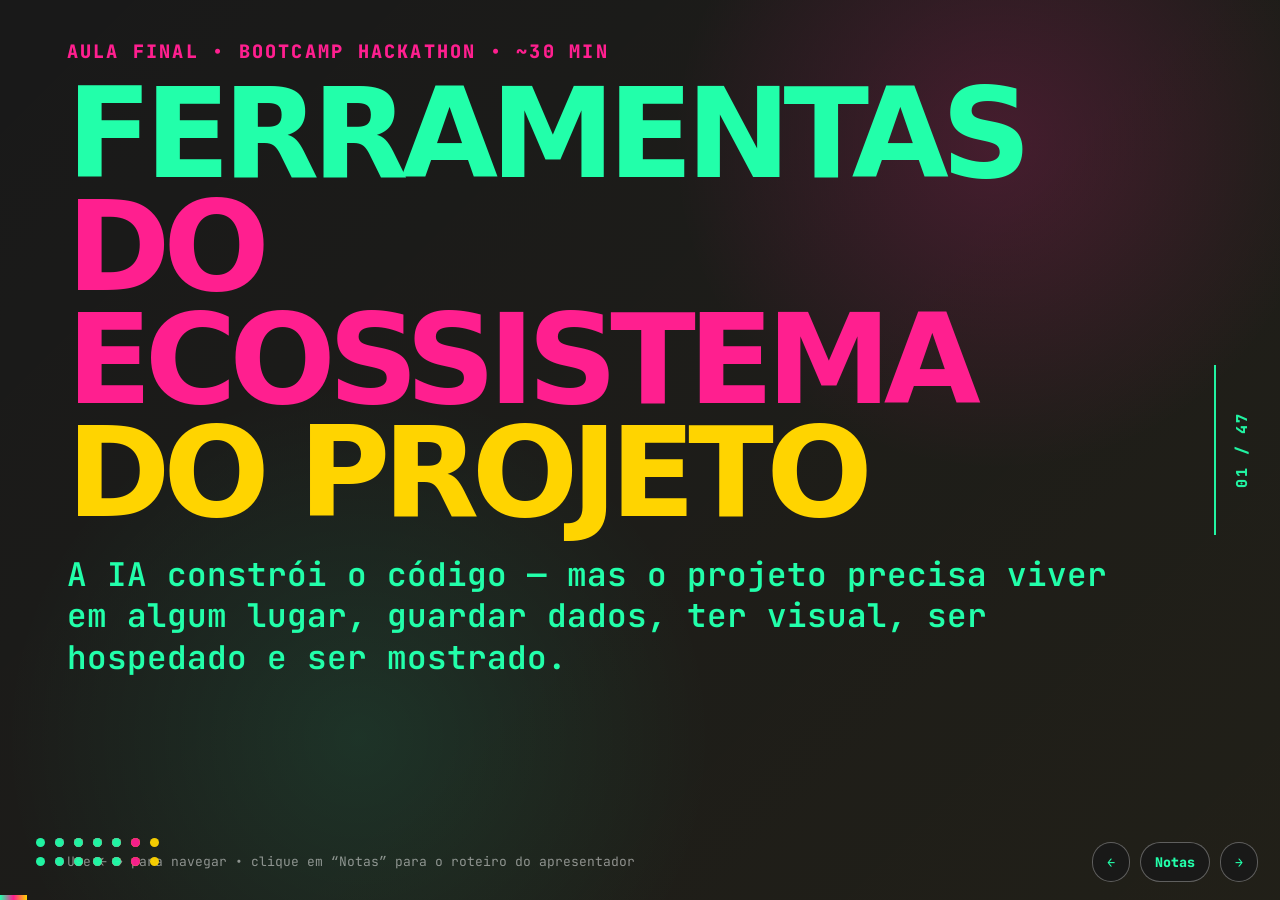
==== aulas/ferramentas-ecossistema/index.html @ d1847385 "feat: add link to Ferramentas do Ecossistema section in index.html for improved navigation" ====
<!doctype html>
<html lang="pt-BR">
<head>
  <meta charset="utf-8" />
  <meta name="viewport" content="width=device-width, initial-scale=1" />
  <title>Aula: Ferramentas do Ecossistema — o que cerca o seu projeto</title>
  <link rel="stylesheet" href="../../styles.css" />
  <script src="../../script.js" defer></script>
</head>
<body>
  <main class="deck" id="deck">

    <section class="slide dark active">
      <div class="kicker">Aula final • Bootcamp Hackathon • ~30 min</div>
      <h1><span class="accent-green">Ferramentas</span><br><span class="accent-pink">do Ecossistema</span><br><span class="accent-yellow">do Projeto</span></h1>
      <p class="subtitle">A IA constrói o código — mas o projeto precisa viver em algum lugar, guardar dados, ter visual, ser hospedado e ser mostrado.</p>
      <div class="footer-hint">Use ← → para navegar • clique em “Notas” para o roteiro do apresentador</div>
      <aside class="notes">
        <p>Abra com a ideia central: a IA ajuda muito no código, mas o projeto precisa de ecossistema. Deploy, banco, visual, GitHub e organização ainda precisam ser decididos pelo time.</p>
      </aside>
    </section>

    <section class="slide light">
      <div class="kicker">Mapa da aula</div>
      <h2>Estrutura geral</h2>
      <div class="timeline">
        <div class="step"><b>0</b>3 min<br>Abertura</div>
        <div class="step"><b>1</b>4 min<br>Editor local</div>
        <div class="step"><b>2</b>6 min<br>Deploy grátis</div>
        <div class="step"><b>3</b>6 min<br>Dados</div>
        <div class="step"><b>4</b>3 min<br>Login</div>
        <div class="step"><b>5</b>5 min<br>Visual IA</div>
        <div class="step"><b>6</b>3 min<br>GitHub</div>
        <div class="step"><b>7</b>2 min<br>Checklist</div>
      </div>
      <aside class="notes">
        <p>Explique o tom da aula: cada bloco apresenta poucas opções, recomenda uma e diz quando usar ou pular. Não é uma aula técnica profunda.</p>
      </aside>
    </section>

    <section class="slide dark">
      <div class="kicker">Bloco 0</div>
      <h2>A IA faz o código.<br><span class="accent-pink">E o resto?</span></h2>
      <div class="content two-col">
        <div class="card green">
          <h3>O que a IA ajuda</h3>
          <p>HTML, CSS, JS, componentes, telas, lógica, prompts, specs e tarefas.</p>
        </div>
        <div class="card pink">
          <h3>O que ainda precisa existir</h3>
          <p>Deploy, dados, login, visual, GitHub, demo, comunicação e organização.</p>
        </div>
      </div>
      <aside class="notes">
        <p>Use a frase: “A IA gera o código. Mas a IA não hospeda seu site, não guarda os pedidos, não compartilha a tela com o juiz.”</p>
      </aside>
    </section>

    <section class="slide light">
      <div class="kicker">Erro clássico</div>
      <h2>Sexta-feira, 23h</h2>
      <div class="content two-col">
        <div class="card pink">
          <h3>O time codou</h3>
          <p>Todo mundo gerou código no AI Studio, colou arquivos e montou telas.</p>
        </div>
        <div class="card yellow">
          <h3>Mas ninguém decidiu</h3>
          <p>Como mostrar amanhã? Onde hospeda? Onde ficam os dados? Como o juiz acessa?</p>
        </div>
      </div>
      <aside class="notes">
        <p>Conte como história. Essa dor é comum: perder 3h com deploy e dados na véspera da apresentação.</p>
      </aside>
    </section>

    <section class="slide dark">
      <div class="kicker">Promessa da aula</div>
      <h2>Mapa do<br><span class="accent-yellow">ecossistema</span></h2>
      <div class="content three-col">
        <div class="card green"><h3>Morar</h3><p>Onde o projeto vai ser hospedado.</p></div>
        <div class="card pink"><h3>Guardar</h3><p>Onde dados, login e arquivos ficam.</p></div>
        <div class="card yellow"><h3>Mostrar</h3><p>Como compartilhar link, QR, repo e demo.</p></div>
      </div>
      <aside class="notes">
        <p>Mostre que esta aula resolve decisões rápidas. Não é para aprender tudo, é para escolher o caminho certo.</p>
      </aside>
    </section>

    <section class="slide light">
      <div class="kicker">Frase para fixar</div>
      <h2>A IA escreve o código</h2>
      <div class="content">
        <div class="quote">Vocês escolhem o <span>ecossistema</span>.</div>
      </div>
      <aside class="notes">
        <p>Faça pausa. Essa frase resume a aula.</p>
      </aside>
    </section>

    <section class="slide dark">
      <div class="kicker">Imagem exemplo</div>
      <h2>O projeto no centro</h2>
      <div class="content">
        <div class="image-slot">DIAGRAMA<br>Projeto no centro → Editor, Deploy, Banco, Auth, Design, GitHub, Chat, Demo</div>
      </div>
      <aside class="notes">
        <p>Substitua por diagrama radial: app no centro, ferramentas ao redor. Fica ótimo para abrir o tema.</p>
      </aside>
    </section>

    <section class="slide light">
      <div class="kicker">Bloco 1</div>
      <h2>💻 Onde escrever<br>e rodar código</h2>
      <p class="subtitle">Vocês vão colar código que a IA gera. O lugar onde colam importa.</p>
      <aside class="notes">
        <p>Comece pelo básico: editor + servidor local. Para público iniciante, isso é mais importante do que framework.</p>
      </aside>
    </section>

    <section class="slide dark">
      <div class="kicker">Editor recomendado</div>
      <h2>VS Code</h2>
      <div class="content two-col">
        <div class="card green">
          <h3>Por que usar?</h3>
          <p>Grátis, multiplataforma e padrão da indústria.</p>
        </div>
        <div class="card pink">
          <h3>Alternativas</h3>
          <ul>
            <li>Cursor</li>
            <li>Replit</li>
            <li>StackBlitz / CodeSandbox</li>
          </ul>
        </div>
      </div>
      <aside class="notes">
        <p>Recomendação para hackathon iniciante zero-instalação: Replit. Se o time consegue instalar e mexer local, VS Code.</p>
      </aside>
    </section>

    <section class="slide light">
      <div class="kicker">Extensões essenciais</div>
      <h2>3 cliques que valem muito</h2>
      <div class="content three-col">
        <div class="card green"><h3>Live Server</h3><p>Roda HTML com um clique e recarrega ao salvar.</p></div>
        <div class="card pink"><h3>Prettier</h3><p>Formata o código automaticamente.</p></div>
        <div class="card yellow"><h3>Copilot / Continue</h3><p>IA dentro do editor para autocomplete e ajuda.</p></div>
      </div>
      <aside class="notes">
        <p>Não liste 20 extensões. Essas três já são suficientes para a maior parte dos alunos.</p>
      </aside>
    </section>

    <section class="slide dark">
      <div class="kicker">Servidor local</div>
      <h2>Não basta abrir<br><span class="accent-pink">index.html</span></h2>
      <div class="content">
        <table class="table">
          <thead><tr><th>Opção</th><th>Como usar</th></tr></thead>
          <tbody>
            <tr><td><strong>Live Server</strong></td><td>Clique direito → Open with Live Server</td></tr>
            <tr><td><strong>Python</strong></td><td>python3 -m http.server</td></tr>
            <tr><td><strong>Node</strong></td><td>npx serve</td></tr>
          </tbody>
        </table>
      </div>
      <aside class="notes">
        <p>Explique que várias features exigem servidor: fetch, módulos, câmera, permissões e algumas integrações.</p>
      </aside>
    </section>

    <section class="slide light">
      <div class="kicker">DevTools</div>
      <h2>O raio-X do site</h2>
      <div class="content three-col">
        <div class="card green"><h3>Console</h3><p>Mostra erros. Cole na IA para debugar.</p></div>
        <div class="card pink"><h3>Network</h3><p>Mostra requisições e APIs.</p></div>
        <div class="card yellow"><h3>Elements</h3><p>Inspeciona a tela e o CSS.</p></div>
      </div>
      <aside class="notes">
        <p>Atalho: F12. Quase todo bug que a IA vai resolver começa com o erro do Console.</p>
      </aside>
    </section>

    <section class="slide dark">
      <div class="kicker">Bloco 2</div>
      <h2>🚀 Onde o projeto<br><span class="accent-green">vive</span></h2>
      <p class="subtitle">O projeto precisa de um link público para juiz testar, mentor opinar e time acessar no celular.</p>
      <aside class="notes">
        <p>Fale que deploy é parte da entrega. Se o juiz não consegue abrir, o projeto “não existe” para a demo.</p>
      </aside>
    </section>

    <section class="slide light">
      <div class="kicker">As três grandes</div>
      <h2>Hospedagem grátis</h2>
      <div class="content">
        <table class="table">
          <thead><tr><th>Serviço</th><th>Serve para</th><th>Como funciona</th></tr></thead>
          <tbody>
            <tr><td><strong>Vercel</strong></td><td>Sites estáticos, Next.js, frontend</td><td>GitHub → deploy automático</td></tr>
            <tr><td><strong>Netlify</strong></td><td>Sites estáticos e frontend</td><td>GitHub ou drag-and-drop</td></tr>
            <tr><td><strong>Cloudflare Pages</strong></td><td>Sites estáticos</td><td>GitHub → pages.dev</td></tr>
          </tbody>
        </table>
      </div>
      <aside class="notes">
        <p>Recomendação para site puro: Netlify por drag-and-drop. É o caminho mais simples para não técnicos.</p>
      </aside>
    </section>

    <section class="slide dark">
      <div class="kicker">Recomendação</div>
      <h2>Site puro?<br><span class="accent-yellow">Netlify drag-and-drop</span></h2>
      <div class="content two-col">
        <div class="card green">
          <h3>Como funciona</h3>
          <p>Arraste a pasta do projeto para o Netlify e receba um link público em segundos.</p>
        </div>
        <div class="image-slot">PRINT<br>Deploy por drag-and-drop no Netlify</div>
      </div>
      <aside class="notes">
        <p>Demo recomendada: pegar um index.html qualquer, arrastar no Netlify e abrir o link no celular. Impacto máximo em pouco tempo.</p>
      </aside>
    </section>

    <section class="slide light">
      <div class="kicker">E se tiver backend?</div>
      <h2>API própria</h2>
      <div class="content three-col">
        <div class="card green"><h3>Render</h3><p>Node, Python, Go grátis com sleep.</p></div>
        <div class="card pink"><h3>Railway</h3><p>Backend com créditos/free tier.</p></div>
        <div class="card yellow"><h3>Fly.io</h3><p>Mais técnico, mas poderoso.</p></div>
      </div>
      <p class="subtitle">Atalho: se você usa Supabase ou Firebase, provavelmente não precisa de servidor próprio.</p>
      <aside class="notes">
        <p>Não aprofunde. O objetivo é dizer que backend próprio é possível, mas costuma ser evitável no hackathon.</p>
      </aside>
    </section>

    <section class="slide dark">
      <div class="kicker">Domínio bonito</div>
      <h2>Opcional</h2>
      <div class="content two-col">
        <div class="card green">
          <h3>Já basta</h3>
          <p>seuapp.vercel.app, seuapp.netlify.app ou seuapp.pages.dev.</p>
        </div>
        <div class="card pink">
          <h3>Se quiser</h3>
          <p>Registro.br para .com.br ou Namecheap para domínios internacionais.</p>
        </div>
      </div>
      <aside class="notes">
        <p>Diga com clareza: juiz não liga para domínio bonito. Link funcionando e demo fluida valem mais.</p>
      </aside>
    </section>

    <section class="slide light">
      <div class="kicker">Bloco 3</div>
      <h2>🗄️ Onde os dados ficam?</h2>
      <p class="subtitle">Se o projeto precisa guardar dados que sobrevivem ao refresh, vocês precisam escolher: localStorage ou backend de verdade.</p>
      <aside class="notes">
        <p>Traga exemplos: cadastro, posts, pedidos, votos, favoritos, upload de arquivo.</p>
      </aside>
    </section>

    <section class="slide dark">
      <div class="kicker">BaaS</div>
      <h2>Backend sem<br><span class="accent-pink">programar backend</span></h2>
      <div class="content three-col">
        <div class="card green"><h3>Banco</h3><p>Tabelas ou documentos prontos.</p></div>
        <div class="card pink"><h3>API</h3><p>Leitura e escrita automáticas.</p></div>
        <div class="card yellow"><h3>Extras</h3><p>Auth, storage e tempo real.</p></div>
      </div>
      <aside class="notes">
        <p>BaaS = Backend-as-a-Service. Você não escreve rotas; usa um serviço que já entrega banco e API.</p>
      </aside>
    </section>

    <section class="slide light">
      <div class="kicker">Duas opções</div>
      <h2>Supabase ou Firebase</h2>
      <div class="content">
        <table class="table">
          <thead><tr><th></th><th>Supabase</th><th>Firebase</th></tr></thead>
          <tbody>
            <tr><td><strong>Quem é</strong></td><td>Open source, PostgreSQL</td><td>Google</td></tr>
            <tr><td><strong>Banco</strong></td><td>SQL, tabelas</td><td>NoSQL, documentos</td></tr>
            <tr><td><strong>Curva</strong></td><td>Média</td><td>Baixa</td></tr>
            <tr><td><strong>Brilha em</strong></td><td>Dados relacionais</td><td>Apps simples e tempo real</td></tr>
          </tbody>
        </table>
      </div>
      <aside class="notes">
        <p>Recomendação: Supabase para aprender algo útil fora do hackathon; Firebase para entregar rápido se o app for simples.</p>
      </aside>
    </section>

    <section class="slide dark">
      <div class="kicker">Como integrar</div>
      <h2>Visão simplificada</h2>
      <div class="content">
        <ol class="big-list">
          <li>Criar conta e projeto.</li>
          <li>Pegar URL + chave pública.</li>
          <li>Mandar para a IA com a estrutura desejada.</li>
          <li>Colar o código gerado e testar.</li>
        </ol>
      </div>
      <aside class="notes">
        <p>Importante: diferencie chave pública de segredo. Mesmo assim, evitar commitar dados sensíveis.</p>
      </aside>
    </section>

    <section class="slide light">
      <div class="kicker">Prompt exemplo</div>
      <h2>Supabase no app</h2>
      <div class="content">
        <div class="code">Integre Supabase no meu app.

URL: [minha URL]
Anon key: [minha anon key]

Crie uma tabela pedidos com campos:
id, nome, valor, criado_em.

Implemente funções para:
- listar pedidos
- criar pedido
- atualizar a tela após salvar</div>
      </div>
      <aside class="notes">
        <p>Não coloque chaves reais em slide ou print público. Use valores fake na apresentação.</p>
      </aside>
    </section>

    <section class="slide dark">
      <div class="kicker">Quando NÃO precisa</div>
      <h2>Não complique</h2>
      <div class="content two-col">
        <div class="card green">
          <h3>localStorage resolve</h3>
          <ul>
            <li>Calculadora.</li>
            <li>Conversor.</li>
            <li>Joguinho local.</li>
            <li>Landing page.</li>
          </ul>
        </div>
        <div class="card pink">
          <h3>Backend entra quando</h3>
          <p>Existe cadastro, dado compartilhado, upload, votos, pedidos ou histórico entre dispositivos.</p>
        </div>
      </div>
      <aside class="notes">
        <p>Essa decisão economiza muito tempo. Não use banco só porque parece mais “profissional”.</p>
      </aside>
    </section>

    <section class="slide light">
      <div class="kicker">Bloco 4</div>
      <h2>🔐 Login de usuário</h2>
      <p class="subtitle">Implementar login do zero é um buraco negro de tempo. No hackathon, use serviço pronto — ou pule login.</p>
      <aside class="notes">
        <p>Diga com firmeza: login raramente é a feature que ganha hackathon. Se não for essencial, pule.</p>
      </aside>
    </section>

    <section class="slide dark">
      <div class="kicker">Opções prontas</div>
      <h2>Auth de bolso</h2>
      <div class="content">
        <table class="table">
          <thead><tr><th>Serviço</th><th>Quando usar</th></tr></thead>
          <tbody>
            <tr><td><strong>Supabase Auth</strong></td><td>Já está usando Supabase.</td></tr>
            <tr><td><strong>Firebase Auth</strong></td><td>Já está usando Firebase.</td></tr>
            <tr><td><strong>Clerk</strong></td><td>Quer login pronto com UI bonita.</td></tr>
            <tr><td><strong>Auth0</strong></td><td>Mais empresarial e mais configurável.</td></tr>
          </tbody>
        </table>
      </div>
      <aside class="notes">
        <p>Recomendação: login social com Google via Supabase, Firebase ou Clerk, se login for realmente necessário.</p>
      </aside>
    </section>

    <section class="slide light">
      <div class="kicker">Pergunta-chave</div>
      <h2>Precisa mesmo de login?</h2>
      <div class="content three-col">
        <div class="card pink"><h3>Perde algo?</h3><p>Se fechar e abrir, o usuário perde algo importante?</p></div>
        <div class="card yellow"><h3>Juiz cria conta?</h3><p>A demo principal exige cadastro?</p></div>
        <div class="card green"><h3>Vale ponto?</h3><p>Login melhora a história ou só atrasa?</p></div>
      </div>
      <aside class="notes">
        <p>Se as respostas forem “não”, pule login e invista tempo na feature principal.</p>
      </aside>
    </section>

    <section class="slide dark">
      <div class="kicker">Bloco 5</div>
      <h2>🎨 Visual com IA</h2>
      <p class="subtitle">Sem designer? A IA pode gerar telas, layout, componentes, logo, hero e ícones para o MVP.</p>
      <aside class="notes">
        <p>Conecte com a Aula 3 de tools: geração de imagem e leitura de wireframe ajudam aqui também.</p>
      </aside>
    </section>

    <section class="slide light">
      <div class="kicker">Ferramenta principal</div>
      <h2>Google Stitch</h2>
      <div class="content two-col">
        <div class="card green">
          <h3>O que faz?</h3>
          <p>Gera UIs completas de app a partir de texto ou imagem.</p>
        </div>
        <div class="image-slot">PRINT<br>Google Stitch gerando telas navegáveis</div>
      </div>
      <aside class="notes">
        <p>Mostre que é conversacional: descreve a interface em português, ajusta por prompt e exporta para Figma ou código.</p>
      </aside>
    </section>

    <section class="slide dark">
      <div class="kicker">Prompt exemplo</div>
      <h2>Stitch em português</h2>
      <div class="content">
        <div class="code">Crie um app de delivery de café com:
- tela de home
- cardápio
- carrinho
- paleta marrom-creme
- vibe artesanal
- mobile-first
- botões grandes e claros</div>
      </div>
      <aside class="notes">
        <p>Se possível, faça demo ao vivo. É visual, rápido e combina com público não técnico.</p>
      </aside>
    </section>

    <section class="slide light">
      <div class="kicker">Alternativas visuais</div>
      <h2>Quando usar cada uma</h2>
      <div class="content three-col">
        <div class="card green"><h3>v0</h3><p>Componente isolado bonito: formulário, dashboard, modal.</p></div>
        <div class="card pink"><h3>Lovable</h3><p>App funcional inteiro com banco e deploy.</p></div>
        <div class="card yellow"><h3>Uizard</h3><p>Rascunho à mão ou print virando mockup editável.</p></div>
      </div>
      <aside class="notes">
        <p>Reforce: escolha uma. Não gastem o hackathon testando 10 ferramentas de UI.</p>
      </aside>
    </section>

    <section class="slide dark">
      <div class="kicker">Fluxo recomendado</div>
      <h2>Stitch → AI Studio → Deploy</h2>
      <div class="content">
        <div class="flow">
          <span>Stitch<br>gera telas</span>
          <span class="arrow">→</span>
          <span>AI Studio<br>conecta lógica</span>
          <span class="arrow">→</span>
          <span>Netlify/Vercel<br>publica</span>
        </div>
      </div>
      <aside class="notes">
        <p>Esse fluxo é excelente para times sem designer e sem muito backend.</p>
      </aside>
    </section>

    <section class="slide light">
      <div class="kicker">Biblioteca visual</div>
      <h2>Extras para refinar</h2>
      <div class="content three-col">
        <div class="card green"><h3>Figma / Canva</h3><p>Refinar telas, posts e demo.</p></div>
        <div class="card pink"><h3>Lucide / Heroicons</h3><p>Ícones open-source e gratuitos.</p></div>
        <div class="card yellow"><h3>Unsplash / Pexels</h3><p>Fotos profissionais para landing.</p></div>
      </div>
      <aside class="notes">
        <p>Não aprofunde. Isso é biblioteca extra para quem quiser melhorar o visual depois que o MVP funcionar.</p>
      </aside>
    </section>

    <section class="slide dark">
      <div class="kicker">Bloco 6</div>
      <h2>🐙 GitHub<br><span class="accent-green">mínimo viável</span></h2>
      <p class="subtitle">GitHub é backup, colaboração e ponte para deploy automático.</p>
      <aside class="notes">
        <p>Explique para não técnicos: GitHub é a pasta do projeto na nuvem. Commit é um save. Push envia para a nuvem.</p>
      </aside>
    </section>

    <section class="slide light">
      <div class="kicker">3 frases</div>
      <h2>Git sem trauma</h2>
      <div class="content three-col">
        <div class="card green"><h3>Repo</h3><p>Pasta do projeto na nuvem.</p></div>
        <div class="card pink"><h3>Commit</h3><p>Um save com mensagem do que mudou.</p></div>
        <div class="card yellow"><h3>Push</h3><p>Enviar os commits para a nuvem.</p></div>
      </div>
      <aside class="notes">
        <p>Não mencione rebase, branch, merge conflict. Para hackathon iniciante: commit + push resolve 95%.</p>
      </aside>
    </section>

    <section class="slide dark">
      <div class="kicker">Fluxo mínimo</div>
      <h2>GitHub Desktop</h2>
      <div class="content">
        <ol class="big-list">
          <li>Criar conta no GitHub.</li>
          <li>Instalar GitHub Desktop.</li>
          <li>Criar repo novo.</li>
          <li>Apontar para a pasta do projeto.</li>
          <li>A cada feature: commit + push.</li>
        </ol>
      </div>
      <aside class="notes">
        <p>Mostre que não precisa de terminal. GitHub Desktop é suficiente para o público desta aula.</p>
      </aside>
    </section>

    <section class="slide light">
      <div class="kicker">Por que importa?</div>
      <h2>GitHub salva hackathon</h2>
      <div class="content three-col">
        <div class="card green"><h3>Deploy</h3><p>Vercel/Netlify atualizam a cada push.</p></div>
        <div class="card pink"><h3>Backup</h3><p>Se o PC morrer, o projeto continua.</p></div>
        <div class="card yellow"><h3>Visibilidade</h3><p>O juiz pode pedir o repo organizado.</p></div>
      </div>
      <aside class="notes">
        <p>Recomendação: começar privado e decidir publicar no final.</p>
      </aside>
    </section>

    <section class="slide dark">
      <div class="kicker">Cuidado</div>
      <h2>Não commite<br><span class="accent-pink">secrets</span></h2>
      <div class="content two-col">
        <div class="card pink">
          <h3>Nunca</h3>
          <p>Chaves de API, tokens, senhas e `.env` dentro do GitHub.</p>
        </div>
        <div class="card green">
          <h3>Faça</h3>
          <p>Use `.env`, adicione `.env` ao `.gitignore` e peça para a IA extrair chaves do código.</p>
        </div>
      </div>
      <aside class="notes">
        <p>Esse alerta é essencial. Se a IA gerar chave hardcoded, peça para mover para variável de ambiente.</p>
      </aside>
    </section>

    <section class="slide light">
      <div class="kicker">Bloco 7</div>
      <h2>🤝 Time organizado</h2>
      <p class="subtitle">Time desorganizado perde tempo decidindo quem faz o quê. O mínimo resolve.</p>
      <div class="content two-col">
        <div class="card green">
          <h3>Chat</h3>
          <p>Discord para voz, texto e compartilhamento de tela.</p>
        </div>
        <div class="card pink">
          <h3>Tarefas</h3>
          <p>tasks.md, Notion, Trello ou Linear. Não precisa complicar.</p>
        </div>
      </div>
      <aside class="notes">
        <p>Recomendação mínima: Discord para chat + tasks.md no GitHub para organização.</p>
      </aside>
    </section>

    <section class="slide dark">
      <div class="kicker">Documentação do juiz</div>
      <h2>README.md</h2>
      <div class="content three-col">
        <div class="card green"><h3>O que é?</h3><p>Explicação curta do projeto.</p></div>
        <div class="card pink"><h3>Como rodar?</h3><p>Passos mínimos para abrir/testar.</p></div>
        <div class="card yellow"><h3>Link</h3><p>Deploy, demo, vídeo e screenshots.</p></div>
      </div>
      <aside class="notes">
        <p>README bom economiza pergunta de juiz e aumenta percepção de profissionalismo.</p>
      </aside>
    </section>

    <section class="slide light">
      <div class="kicker">Biblioteca extra</div>
      <h2>Escolham entre o time</h2>
      <div class="content">
        <table class="table">
          <thead><tr><th>Categoria</th><th>Ferramentas</th></tr></thead>
          <tbody>
            <tr><td>Design</td><td>Figma, Excalidraw, tldraw, Canva</td></tr>
            <tr><td>Ícones</td><td>Lucide, Heroicons, Tabler, Phosphor</td></tr>
            <tr><td>Fotos</td><td>Unsplash, Pexels, unDraw, Storyset</td></tr>
            <tr><td>Fontes</td><td>Google Fonts, Fontshare</td></tr>
            <tr><td>Paletas</td><td>Coolors, Tailwind palette</td></tr>
          </tbody>
        </table>
      </div>
      <aside class="notes">
        <p>Não precisa todo mundo conhecer tudo. Distribua: uma pessoa cuida do visual, outra deploy, outra README, outra GitHub.</p>
      </aside>
    </section>

    <section class="slide dark">
      <div class="kicker">Bloco 8</div>
      <h2>Checklist<br><span class="accent-yellow">antes de codar</span></h2>
      <div class="content two-col">
        <div class="card green">
          <ul>
            <li>Deploy decidido?</li>
            <li>Precisa de backend?</li>
            <li>Precisa de login?</li>
          </ul>
        </div>
        <div class="card pink">
          <ul>
            <li>Repo criado?</li>
            <li>Discord do time?</li>
            <li>Responsável pelo visual?</li>
          </ul>
        </div>
      </div>
      <aside class="notes">
        <p>Esse checklist deve ser usado na primeira hora do hackathon.</p>
      </aside>
    </section>

    <section class="slide light">
      <div class="kicker">Checklist</div>
      <h2>Véspera da demo</h2>
      <div class="content two-col">
        <div class="card yellow">
          <ul>
            <li>Deploy testado em 2 celulares.</li>
            <li>README atualizado.</li>
            <li>Dados de teste populados.</li>
          </ul>
        </div>
        <div class="card green">
          <ul>
            <li>Sem “asdfasdf” na demo.</li>
            <li>Apresentação com cronômetro.</li>
            <li>Link e QR prontos.</li>
          </ul>
        </div>
      </div>
      <aside class="notes">
        <p>Dados de teste com nomes realistas fazem muita diferença na percepção do projeto.</p>
      </aside>
    </section>

    <section class="slide dark">
      <div class="kicker">Stack recomendada</div>
      <h2>Resposta default segura</h2>
      <div class="content">
        <div class="code">Editor:        VS Code + Live Server
IA texto:      AI Studio
IA visual:     Google Stitch + AI Studio
Frontend:      HTML + Tailwind + JS vanilla
Backend:       Supabase, só se precisar
Deploy:        Netlify ou Vercel
Versionamento: GitHub Desktop + repo privado
Chat:          Discord</div>
      </div>
      <aside class="notes">
        <p>Use esse slide quando alguém perguntar “mas qual eu uso?”. Essa stack é simples, gratuita e boa para hackathon.</p>
      </aside>
    </section>

    <section class="slide light">
      <div class="kicker">Demos sugeridas</div>
      <h2>Escolha 2 ou 3</h2>
      <div class="content two-col">
        <div class="card green">
          <ol>
            <li>Drag-and-drop no Netlify.</li>
            <li>Stitch gerando telas em português.</li>
          </ol>
        </div>
        <div class="card pink">
          <ol start="3">
            <li>Supabase criando tabela e persistindo dado.</li>
            <li>GitHub Desktop com commit + push.</li>
          </ol>
        </div>
      </div>
      <aside class="notes">
        <p>Não faça demo de AWS/Azure/GCP, nem Git avançado. A aula precisa continuar acessível.</p>
      </aside>
    </section>

    <section class="slide dark">
      <div class="kicker">Mini-feira de stack</div>
      <h2>Se sobrar tempo</h2>
      <div class="content">
        <ul class="big-list">
          <li>Onde vai fazer deploy?</li>
          <li>Precisa de backend? Qual?</li>
          <li>Quem cuida do visual?</li>
          <li>Quem cuida do GitHub?</li>
          <li>Quem grava o backup da demo?</li>
        </ul>
      </div>
      <aside class="notes">
        <p>Cada dupla responde em 30 segundos. Forçar decisão na sala economiza dúvida no dia do evento.</p>
      </aside>
    </section>

    <section class="slide light">
      <div class="kicker">Ligação final</div>
      <h2>Agora fechou o kit</h2>
      <div class="content three-col">
        <div class="card green"><h3>Aula 1</h3><p>Conversar com a IA.</p></div>
        <div class="card pink"><h3>Aula 2</h3><p>Planejar o projeto.</p></div>
        <div class="card yellow"><h3>Aula final</h3><p>Escolher o ecossistema.</p></div>
      </div>
      <aside class="notes">
        <p>Mostre a narrativa completa: prompt, spec, tools/ecossistema. Agora é vibe coding com profissionalismo.</p>
      </aside>
    </section>

    <section class="slide dark">
      <div class="kicker">Fechamento</div>
      <h2><span class="accent-green">Vibe coding</span><br><span class="accent-pink">com profissionalismo</span></h2>
      <p class="subtitle">Vocês têm prompt, spec, deploy, dados, visual, GitHub e organização. Agora é construir.</p>
      <div class="content"><span class="stamp">Q&A</span></div>
      <aside class="notes">
        <p>Feche com perguntas e incentive o time a decidir stack antes de começar a codar.</p>
      </aside>
    </section>

  </main>

  <div class="progress" id="progress"></div>

  <div class="controls">
    <button id="prevBtn" aria-label="Slide anterior">←</button>
    <button id="notesBtn" aria-label="Mostrar notas">Notas</button>
    <button id="nextBtn" aria-label="Próximo slide">→</button>
  </div>

  <aside class="notes-panel" id="notesPanel" aria-live="polite">
    <button class="close" id="closeNotes">Fechar</button>
    <h4>Notas do apresentador</h4>
    <div id="notesContent"></div>
  </aside>
</body>
</html>
---- styles.css ----
@import url('https://fonts.googleapis.com/css2?family=JetBrains+Mono:wght@400;500;700;800&display=swap');

    :root {
      --dark: #191919;
      --light: #ffffff;
      --green: #22ffaa;
      --pink: #ff1f8f;
      --yellow: #ffd400;
      --ink: #191919;
      --muted: rgba(255,255,255,.64);
      --mono: 'JetBrains Mono', ui-monospace, SFMono-Regular, Menlo, Monaco, Consolas, monospace;
      --wide: 'Wide', 'Arial Black', 'Impact', 'Inter Tight', system-ui, sans-serif;
      --slide-pad-x: clamp(40px, 5.2vw, 92px);
      --slide-pad-y: clamp(28px, 4.3vh, 56px);
    }

    * { box-sizing: border-box; }

    html, body {
      margin: 0;
      width: 100%;
      height: 100%;
      background: #0b0b0b;
      overflow: hidden;
      font-family: var(--mono);
    }

    body { color: var(--green); }

    .deck {
      position: relative;
      width: 100vw;
      height: 100vh;
      overflow: hidden;
      background: var(--dark);
    }

    .slide {
      position: absolute;
      inset: 0;
      display: none;
      padding: var(--slide-pad-y) var(--slide-pad-x);
      isolation: isolate;
      overflow: hidden;
    }

    .slide.active {
      display: flex;
      flex-direction: column;
    }

    .slide.dark { background: var(--dark); color: var(--green); }
    .slide.light { background: var(--light); color: var(--ink); }

    .slide.light::before,
    .slide.light::after {
      content: '';
      position: absolute;
      width: 420px;
      height: 420px;
      border-radius: 999px;
      filter: blur(72px);
      opacity: .38;
      z-index: -1;
      pointer-events: none;
    }

    .slide.light::before {
      background: var(--green);
      top: -120px;
      right: 8vw;
    }

    .slide.light::after {
      background: var(--pink);
      bottom: -150px;
      left: 18vw;
    }

    .slide.dark::before {
      content: '';
      position: absolute;
      inset: 0;
      background:
        radial-gradient(circle at 78% 16%, rgba(255,31,143,.18), transparent 26%),
        radial-gradient(circle at 28% 82%, rgba(34,255,170,.10), transparent 30%),
        linear-gradient(135deg, transparent, rgba(255,212,0,.035));
      z-index: -1;
    }

    .section-title,
    h1,
    h2,
    h3 {
      font-family: var(--wide);
      font-weight: 900;
      letter-spacing: -.06em;
      margin: 0;
      line-height: .9;
      text-transform: uppercase;
    }

    h1 { font-size: clamp(68px, 9.8vw, 168px); max-width: min(1500px, calc(100vw - 2 * var(--slide-pad-x) - 90px)); }
    h2 { font-size: clamp(50px, 6.7vw, 116px); max-width: min(1540px, calc(100vw - 2 * var(--slide-pad-x) - 90px)); }
    h3 { font-size: clamp(27px, 3.15vw, 48px); letter-spacing: -.04em; }

    .accent-green { color: var(--green); }
    .accent-pink { color: var(--pink); }
    .accent-yellow { color: var(--yellow); }

    .kicker {
      font-size: clamp(16px, 1.45vw, 24px);
      letter-spacing: .12em;
      text-transform: uppercase;
      font-weight: 800;
      margin-bottom: 14px;
      color: var(--yellow);
    }

    .dark .kicker { color: var(--pink); }

    .subtitle {
      margin-top: 24px;
      max-width: min(1420px, calc(100vw - 2 * var(--slide-pad-x) - 90px));
      font-size: clamp(22px, 2.55vw, 40px);
      line-height: 1.28;
      font-weight: 600;
    }

    .dark .subtitle { color: var(--green); }
    .light .subtitle { color: #0b6f4d; }

    .content {
      margin-top: clamp(20px, 3.2vh, 36px);
      display: grid;
      gap: clamp(22px, 2.4vw, 42px);
      font-size: clamp(20px, 1.7vw, 30px);
      line-height: 1.32;
      width: calc(100% - 82px);
      max-width: none;
      flex: 1;
      align-content: start;
    }

    .light .content { color: #111; }
    .dark .content { color: var(--green); }

    .two-col {
      display: grid;
      grid-template-columns: minmax(0, 1fr) minmax(0, 1fr);
      gap: clamp(28px, 4vw, 64px);
      align-items: stretch;
      width: 100%;
    }

    .three-col {
      display: grid;
      grid-template-columns: repeat(3, minmax(0, 1fr));
      gap: clamp(18px, 2vw, 34px);
      align-items: stretch;
    }

    .card {
      position: relative;
      padding: clamp(24px, 2vw, 36px);
      border: 2px solid currentColor;
      border-radius: 26px;
      background: rgba(255,255,255,.05);
      box-shadow: 10px 10px 0 rgba(0,0,0,.22);
    }

    .light .card {
      background: rgba(255,255,255,.74);
      color: var(--ink);
      border-color: rgba(25,25,25,.9);
      box-shadow: 10px 10px 0 rgba(34,255,170,.55);
      backdrop-filter: blur(10px);
    }

    .dark .card { border-color: var(--green); }

    .card.pink { border-color: var(--pink); box-shadow: 10px 10px 0 rgba(255,31,143,.28); }
    .card.yellow { border-color: var(--yellow); box-shadow: 10px 10px 0 rgba(255,212,0,.25); }
    .card.green { border-color: var(--green); }

    .label {
      display: inline-block;
      padding: 8px 12px;
      border: 1px solid currentColor;
      border-radius: 999px;
      font-size: 13px;
      font-weight: 900;
      letter-spacing: .08em;
      text-transform: uppercase;
      margin-bottom: 14px;
    }

    .code {
      white-space: pre-wrap;
      font-size: clamp(14px, 1.18vw, 19px);
      line-height: 1.36;
      padding: clamp(18px, 1.5vw, 26px);
      border-radius: 18px;
      background: #111;
      color: var(--green);
      border: 1px solid rgba(34,255,170,.5);
      overflow: hidden;
    }

    .light .code {
      background: var(--dark);
      color: var(--green);
      border: 1px solid rgba(25,25,25,.95);
    }

    ul, ol { margin: 0; padding-left: 1.25em; }
    li { margin: clamp(8px, 1vh, 14px) 0; }

    .big-list {
      display: grid;
      gap: clamp(16px, 2vh, 28px);
      list-style: none;
      padding: 0;
      margin: 0;
      font-size: clamp(25px, 2.35vw, 42px);
      font-weight: 800;
    }

    .big-list li::before {
      content: '●';
      margin-right: 14px;
      color: var(--pink);
    }

    .metric {
      font-family: var(--wide);
      font-size: clamp(54px, 5.8vw, 104px);
      letter-spacing: -.08em;
      color: var(--pink);
      line-height: .9;
    }

    .quote {
      font-size: clamp(34px, 4.05vw, 74px);
      line-height: 1.12;
      font-weight: 900;
      letter-spacing: -.04em;
      max-width: 1080px;
    }

    .quote span { color: var(--yellow); }

    .image-slot {
      min-height: clamp(320px, 43vh, 620px);
      border: 3px dashed currentColor;
      border-radius: 32px;
      display: grid;
      place-items: center;
      padding: 22px;
      text-align: center;
      background:
        linear-gradient(135deg, rgba(34,255,170,.08), rgba(255,31,143,.08)),
        repeating-linear-gradient(45deg, transparent, transparent 14px, rgba(255,255,255,.06) 14px, rgba(255,255,255,.06) 16px);
      color: inherit;
      font-weight: 900;
      letter-spacing: -.02em;
    }

    .light .image-slot {
      color: #0a513a;
      background:
        linear-gradient(135deg, rgba(34,255,170,.20), rgba(255,31,143,.12)),
        repeating-linear-gradient(45deg, transparent, transparent 13px, rgba(25,25,25,.06) 13px, rgba(25,25,25,.06) 15px);
    }

    .table {
      width: 100%;
      border-collapse: collapse;
      font-size: clamp(14px, 1.22vw, 20px);
      overflow: hidden;
      border-radius: 20px;
    }

    .table th,
    .table td {
      padding: clamp(12px, 1.2vw, 20px) clamp(14px, 1.35vw, 22px);
      text-align: left;
      border-bottom: 1px solid rgba(25,25,25,.22);
    }

    .table th {
      background: var(--dark);
      color: var(--yellow);
      text-transform: uppercase;
      letter-spacing: .06em;
    }

    .dark .table th { background: rgba(255,255,255,.08); color: var(--yellow); }
    .dark .table td { border-bottom-color: rgba(34,255,170,.25); }

    .number-rail {
      position: absolute;
      right: 28px;
      top: 50%;
      transform: translateY(-50%);
      display: flex;
      align-items: center;
      gap: 16px;
      opacity: .95;
      pointer-events: none;
    }

    .number-rail .line {
      width: 2px;
      height: 170px;
      background: currentColor;
    }

    .number-rail .num {
      writing-mode: vertical-rl;
      transform: rotate(180deg);
      font-weight: 900;
      letter-spacing: .12em;
      font-size: 15px;
    }

    .dark .number-rail { color: var(--green); }
    .light .number-rail { color: var(--pink); }

    .dots {
      position: absolute;
      left: 36px;
      bottom: 34px;
      display: grid;
      grid-template-columns: repeat(5, 9px);
      gap: 10px;
      opacity: .95;
      pointer-events: none;
    }

    .dots i {
      width: 9px;
      height: 9px;
      border-radius: 50%;
      background: var(--green);
      box-shadow: 19px 0 0 var(--pink), 38px 0 0 var(--yellow);
    }

    .progress {
      position: fixed;
      left: 0;
      bottom: 0;
      height: 5px;
      background: linear-gradient(90deg, var(--green), var(--pink), var(--yellow));
      width: 0%;
      z-index: 40;
      transition: width .25s ease;
    }

    .controls {
      position: fixed;
      right: 22px;
      bottom: 18px;
      z-index: 50;
      display: flex;
      gap: 10px;
      align-items: center;
    }

    button {
      border: 1px solid rgba(255,255,255,.3);
      background: rgba(25,25,25,.86);
      color: var(--green);
      font-family: var(--mono);
      font-weight: 800;
      border-radius: 999px;
      padding: 10px 14px;
      cursor: pointer;
      backdrop-filter: blur(12px);
    }

    button:hover { color: var(--yellow); border-color: var(--yellow); }

    .notes-panel {
      position: fixed;
      top: 18px;
      right: 18px;
      width: min(470px, calc(100vw - 36px));
      max-height: calc(100vh - 92px);
      display: none;
      z-index: 60;
      background: rgba(25,25,25,.94);
      color: var(--green);
      border: 2px solid var(--pink);
      border-radius: 28px;
      box-shadow: 16px 16px 0 rgba(255,31,143,.25);
      padding: 22px;
      overflow: auto;
      backdrop-filter: blur(18px);
    }

    .notes-panel.open { display: block; }
    .notes-panel h4 {
      margin: 0 0 14px;
      font-family: var(--wide);
      font-size: 28px;
      letter-spacing: -.05em;
      text-transform: uppercase;
      color: var(--yellow);
    }
    .notes-panel p,
    .notes-panel li { font-size: 15px; line-height: 1.5; }
    .notes-panel .close { float: right; margin-left: 12px; }

    .notes { display: none; }

    .footer-hint {
      position: absolute;
      left: var(--slide-pad-x);
      bottom: 30px;
      font-size: 13px;
      color: rgba(255,255,255,.5);
    }

    .light .footer-hint { color: rgba(25,25,25,.55); }

    .timeline {
      display: grid;
      grid-template-columns: repeat(8, 1fr);
      gap: clamp(12px, 1.3vw, 24px);
      margin-top: clamp(28px, 5vh, 56px);
    }

    .timeline .step {
      border-top: 4px solid var(--pink);
      padding-top: clamp(14px, 1.5vw, 24px);
      font-size: clamp(14px, 1.22vw, 20px);
      font-weight: 800;
    }

    .step b { display: block; color: var(--pink); font-size: clamp(30px, 3.2vw, 54px); margin-bottom: 8px; }

    .flow {
      display: flex;
      align-items: stretch;
      gap: 12px;
      flex-wrap: wrap;
      font-weight: 900;
    }

    .flow span {
      padding: 14px 17px;
      border: 2px solid currentColor;
      border-radius: 18px;
      background: rgba(255,255,255,.05);
    }

    .flow .arrow { border: 0; padding-inline: 2px; align-self: center; color: var(--pink); }

    .mini { font-size: clamp(15px, 1.18vw, 20px); line-height: 1.42; opacity: .92; }

    .stamp {
      display: inline-block;
      transform: rotate(-2deg);
      border: 4px solid var(--pink);
      color: var(--pink);
      padding: 10px 16px;
      font-weight: 900;
      text-transform: uppercase;
      letter-spacing: .08em;
      border-radius: 6px;
    }



    /* Ajuste final para projeção 16:9: mais tela útil, menos “card pequeno no centro”. */
    :root {
      --slide-pad-x: clamp(54px, 6vw, 98px);
      --slide-pad-y: clamp(30px, 4.6vh, 54px);
    }

    h1 { font-size: clamp(70px, 9.4vw, 150px); }
    h2 { font-size: clamp(50px, 6.15vw, 96px); max-width: calc(100% - 125px); }
    h3 { font-size: clamp(28px, 3.05vw, 46px); }

    .section-title,
    h1,
    h2 { text-wrap: balance; }

    .kicker {
      font-size: clamp(16px, 1.42vw, 22px);
      margin-bottom: clamp(12px, 1.6vh, 22px);
    }

    .subtitle {
      max-width: min(1180px, calc(100% - 120px));
      font-size: clamp(23px, 2.32vw, 36px);
      line-height: 1.28;
    }

    .content {
      width: calc(100% - 92px);
      max-width: none;
      min-height: clamp(330px, 47vh, 555px);
      align-content: center;
      gap: clamp(20px, 3vh, 34px);
      font-size: clamp(20px, 1.68vw, 29px);
    }

    .slide > .subtitle + .content,
    .slide > h2 + .content {
      margin-top: clamp(26px, 4.2vh, 52px);
    }

    .two-col {
      grid-template-columns: minmax(0, 1fr) minmax(0, 1fr);
      align-items: stretch;
    }

    .three-col {
      grid-template-columns: repeat(3, minmax(0, 1fr));
      align-items: stretch;
    }

    .card {
      min-height: clamp(205px, 25vh, 300px);
      padding: clamp(25px, 2.45vw, 40px);
      display: flex;
      flex-direction: column;
      justify-content: center;
    }

    .three-col .card,
    .two-col .card {
      height: 100%;
    }

    .card h3 { margin-bottom: 12px; }
    .card p { margin: 0; }

    .code {
      font-size: clamp(14px, 1.18vw, 20px);
      line-height: 1.34;
      padding: clamp(18px, 1.6vw, 27px);
    }

    .content.two-col > .code {
      height: 100%;
      display: flex;
      align-items: center;
    }

    .content > .code:only-child {
      min-height: clamp(350px, 51vh, 650px);
      display: flex;
      align-items: center;
    }

    .quote {
      font-size: clamp(34px, 3.9vw, 66px);
      max-width: none;
    }

    .big-list {
      font-size: clamp(24px, 2.2vw, 36px);
      gap: clamp(14px, 2vh, 25px);
    }

    .metric { font-size: clamp(54px, 5.4vw, 88px); }

    .image-slot {
      min-height: clamp(310px, 40vh, 510px);
      font-size: clamp(22px, 2.05vw, 34px);
      line-height: 1.25;
    }

    .two-col .image-slot {
      min-height: clamp(340px, 47vh, 630px);
    }

    .three-col .image-slot {
      min-height: clamp(200px, 24vh, 290px);
    }

    .content > .image-slot:only-child {
      min-height: clamp(415px, 55vh, 735px);
    }

    .content > .card:only-child {
      min-height: clamp(300px, 43vh, 555px);
    }

    .table {
      min-height: 48vh;
      font-size: clamp(15px, 1.22vw, 20px);
    }

    .table th,
    .table td {
      padding: clamp(13px, 1.2vw, 20px) clamp(15px, 1.45vw, 25px);
    }

    .timeline {
      width: calc(100% - 92px);
      min-height: clamp(360px, 48vh, 520px);
      align-items: stretch;
      gap: clamp(12px, 1.2vw, 18px);
    }

    .timeline .step {
      display: flex;
      flex-direction: column;
      justify-content: center;
      font-size: clamp(15px, 1.22vw, 20px);
      line-height: 1.25;
      padding: clamp(16px, 2vh, 26px) 10px 0;
    }

    .step b {
      font-size: clamp(32px, 3vw, 50px);
      line-height: .9;
    }

    .flow span {
      font-size: clamp(17px, 1.42vw, 23px);
      padding: clamp(15px, 1.55vw, 24px) clamp(18px, 1.75vw, 28px);
    }

    .mini { font-size: clamp(16px, 1.22vw, 20px); }
    .label { font-size: clamp(13px, 1vw, 16px); width: fit-content; }

    @media (min-aspect-ratio: 16/10) {
      .content { min-height: clamp(360px, 50vh, 560px); }
      .image-slot { min-height: clamp(325px, 42vh, 525px); }
      .content > .image-slot:only-child { min-height: clamp(430px, 57vh, 760px); }
    }

    @media (max-width: 900px) {
      body { overflow: hidden; }
      .two-col, .three-col { grid-template-columns: 1fr; }
      .slide { overflow-y: auto; }
      .number-rail { display: none; }
      .timeline { grid-template-columns: repeat(2, 1fr); }
      .controls { left: 18px; right: auto; }
    }

    @media print {
      html, body { overflow: visible; height: auto; }
      .deck { height: auto; overflow: visible; }
      .slide { position: relative; display: block !important; page-break-after: always; min-height: 100vh; }
      .controls, .progress, .notes-panel { display: none !important; }
    }

/* ==========================================================================
   REFATORAÇÃO RESPONSIVA
   --------------------------------------------------------------------------
   Estes overrides ficam no final para preservar o design original e adaptar:
   - projetor 16:9 / tela cheia;
   - notebook;
   - tablet/celular com rolagem;
   - exportação para PDF/impressão.
   ========================================================================== */

:root {
  --slide-pad-x: clamp(40px, 5.2vw, 92px);
  --slide-pad-y: clamp(28px, 4.3vh, 56px);
  --rail-space: 82px;
  --content-gap: clamp(22px, 2.4vw, 42px);
}

.deck {
  height: 100vh;
  height: 100dvh;
}

.slide.active {
  display: flex;
  flex-direction: column;
}

h1 {
  font-size: clamp(68px, 9.8vw, 168px);
  max-width: min(1500px, calc(100vw - 2 * var(--slide-pad-x) - var(--rail-space)));
}

h2 {
  font-size: clamp(50px, 6.7vw, 116px);
  max-width: min(1540px, calc(100vw - 2 * var(--slide-pad-x) - var(--rail-space)));
}

h3 {
  font-size: clamp(27px, 3.15vw, 48px);
}

.kicker {
  font-size: clamp(16px, 1.45vw, 24px);
  margin-bottom: clamp(12px, 1.6vh, 18px);
}

.subtitle {
  max-width: min(1420px, calc(100vw - 2 * var(--slide-pad-x) - var(--rail-space)));
  font-size: clamp(22px, 2.55vw, 40px);
  line-height: 1.28;
}

.content {
  width: calc(100% - var(--rail-space));
  max-width: none;
  flex: 1;
  gap: var(--content-gap);
  align-content: start;
  font-size: clamp(20px, 1.7vw, 30px);
}

.two-col {
  grid-template-columns: repeat(2, minmax(0, 1fr));
  align-items: stretch;
}

.three-col {
  grid-template-columns: repeat(3, minmax(0, 1fr));
  align-items: stretch;
}

.card {
  padding: clamp(24px, 2vw, 36px);
}

.code {
  font-size: clamp(14px, 1.18vw, 19px);
  line-height: 1.36;
  padding: clamp(18px, 1.5vw, 26px);
}

.big-list {
  font-size: clamp(25px, 2.35vw, 42px);
  gap: clamp(16px, 2vh, 28px);
}

.metric {
  font-size: clamp(54px, 5.8vw, 104px);
}

.quote {
  font-size: clamp(34px, 4.05vw, 74px);
}

.image-slot {
  min-height: clamp(300px, 40vh, 600px);
}

.timeline {
  width: calc(100% - var(--rail-space));
  grid-template-columns: repeat(8, minmax(0, 1fr));
}

.timeline .step {
  font-size: clamp(14px, 1.22vw, 20px);
}

.step b {
  font-size: clamp(30px, 3.2vw, 54px);
}

.table {
  font-size: clamp(14px, 1.22vw, 20px);
}

.table th,
.table td {
  padding: clamp(12px, 1.2vw, 20px) clamp(14px, 1.35vw, 22px);
}

/* Projetor grande/telas largas */
@media (min-width: 1500px) {
  :root {
    --slide-pad-x: clamp(64px, 5vw, 112px);
    --slide-pad-y: clamp(38px, 4.8vh, 72px);
  }

  .content {
    gap: clamp(28px, 2.6vw, 54px);
  }

  .image-slot {
    min-height: clamp(360px, 45vh, 680px);
  }
}

/* Notebook / telas médias */
@media (max-width: 1180px) {
  :root {
    --slide-pad-x: clamp(30px, 4.2vw, 58px);
    --slide-pad-y: clamp(24px, 3.8vh, 42px);
    --rail-space: 60px;
  }

  h1 {
    font-size: clamp(54px, 9vw, 110px);
  }

  h2 {
    font-size: clamp(40px, 6.8vw, 80px);
  }

  .three-col {
    grid-template-columns: repeat(2, minmax(0, 1fr));
  }

  .timeline {
    grid-template-columns: repeat(4, minmax(0, 1fr));
  }

  .content {
    font-size: clamp(17px, 1.85vw, 24px);
  }
}

/* Tablet / celular: vira uma apresentação rolável e legível */
@media (max-width: 820px) {
  html,
  body {
    overflow: auto;
    height: auto;
  }

  .deck {
    min-height: 100vh;
    min-height: 100dvh;
    height: auto;
    overflow: visible;
  }

  .slide,
  .slide.active {
    position: relative;
    display: none;
    min-height: 100vh;
    min-height: 100dvh;
    overflow-y: auto;
    padding: 28px 22px 88px;
  }

  .slide.active {
    display: flex;
  }

  h1 {
    font-size: clamp(48px, 15vw, 82px);
    max-width: 100%;
  }

  h2 {
    font-size: clamp(38px, 12vw, 64px);
    max-width: 100%;
  }

  h3 {
    font-size: clamp(24px, 7.5vw, 36px);
  }

  .subtitle {
    max-width: 100%;
    font-size: clamp(18px, 5vw, 26px);
  }

  .content,
  .timeline {
    width: 100%;
    max-width: 100%;
  }

  .two-col,
  .three-col,
  .timeline {
    grid-template-columns: 1fr;
  }

  .card {
    padding: 20px;
    border-radius: 22px;
    box-shadow: 7px 7px 0 rgba(0,0,0,.22);
  }

  .code {
    font-size: 13px;
    overflow-x: auto;
  }

  .big-list {
    font-size: clamp(19px, 5.6vw, 28px);
  }

  .quote {
    font-size: clamp(27px, 8vw, 46px);
  }

  .image-slot {
    min-height: 300px;
  }

  .number-rail {
    display: none;
  }

  .dots {
    left: 22px;
    bottom: 22px;
    opacity: .7;
    transform: scale(.82);
    transform-origin: left bottom;
  }

  .controls {
    left: 50%;
    right: auto;
    transform: translateX(-50%);
    bottom: 16px;
    background: rgba(15,15,15,.58);
    border: 1px solid rgba(255,255,255,.12);
    border-radius: 999px;
    padding: 6px;
    backdrop-filter: blur(14px);
  }

  .notes-panel {
    inset: 12px;
    width: auto;
    max-height: calc(100vh - 24px);
    border-radius: 22px;
  }

  .footer-hint {
    display: none;
  }

  .table {
    display: block;
    overflow-x: auto;
    white-space: nowrap;
  }
}

/* Telas muito baixas: compacta para caber melhor com barra do navegador */
@media (max-height: 720px) and (min-width: 821px) {
  :root {
    --slide-pad-y: 28px;
  }

  h1 {
    font-size: clamp(54px, 8.2vw, 118px);
  }

  h2 {
    font-size: clamp(40px, 5.4vw, 84px);
  }

  .subtitle {
    font-size: clamp(18px, 2vw, 30px);
  }

  .content {
    margin-top: 18px;
    gap: 18px;
    font-size: clamp(16px, 1.35vw, 22px);
  }

  .image-slot {
    min-height: 270px;
  }
}

/* Impressão / exportar PDF pelo navegador */
@media print {
  html,
  body {
    overflow: visible;
    height: auto;
    background: white;
  }

  .deck {
    height: auto;
    overflow: visible;
  }

  .slide {
    position: relative;
    display: flex !important;
    page-break-after: always;
    min-height: 100vh;
  }

  .controls,
  .progress,
  .notes-panel {
    display: none !important;
  }
}


/* ==========================================================================
   HOME / CRONOGRAMA DE AULAS
   --------------------------------------------------------------------------
   Compatível com o mesmo styles.css dos slides.
   Use <body class="home-page"> no index.html da raiz.
   ========================================================================== */

body.home-page {
  min-height: 100vh;
  min-height: 100dvh;
  overflow: auto;
  background:
    radial-gradient(circle at 82% 12%, rgba(255,31,143,.20), transparent 28%),
    radial-gradient(circle at 20% 84%, rgba(34,255,170,.12), transparent 32%),
    linear-gradient(135deg, #191919, #101010);
  color: var(--green);
}

.home-page .container {
  min-height: 100vh;
  min-height: 100dvh;
  width: min(1440px, 100%);
  margin: 0 auto;
  padding: clamp(40px, 6vw, 96px) clamp(26px, 6vw, 108px);
  display: grid;
  align-content: center;
  gap: clamp(34px, 5vh, 72px);
}

.home-page .section-title {
  color: var(--green);
  font-family: var(--wide);
  font-size: clamp(72px, 12vw, 190px);
  line-height: .82;
  letter-spacing: -.08em;
  text-transform: uppercase;
  text-shadow:
    0 0 28px rgba(34,255,170,.10),
    10px 10px 0 rgba(255,31,143,.18);
}

.home-page nav {
  width: min(1120px, 100%);
}

.menu-cronograma {
  list-style: none;
  margin: 0;
  padding: 0;
  display: grid;
  gap: clamp(24px, 3vh, 38px);
}

.item-aula {
  display: grid;
  grid-template-columns: 76px minmax(0, 1fr);
  gap: clamp(18px, 2.5vw, 32px);
  align-items: stretch;
}

.decoracao-lateral {
  display: grid;
  grid-template-rows: auto 1fr;
  justify-items: center;
  gap: 16px;
  color: var(--pink);
}

.numero-rotacionado,
.numero-rotacion0 {
  writing-mode: vertical-rl;
  transform: rotate(180deg);
  font-family: var(--mono);
  font-size: clamp(16px, 1.35vw, 22px);
  font-weight: 900;
  letter-spacing: .18em;
}

.linha-vertical {
  width: 3px;
  min-height: 100%;
  border-radius: 999px;
  background: linear-gradient(180deg, var(--pink), var(--green), var(--yellow));
  box-shadow: 0 0 18px rgba(34,255,170,.25);
}

.conteudo-aula a {
  position: relative;
  display: block;
  min-height: clamp(150px, 18vh, 230px);
  padding: clamp(24px, 3vw, 42px);
  border: 2px solid rgba(34,255,170,.95);
  border-radius: 32px;
  color: var(--green);
  text-decoration: none;
  background:
    linear-gradient(135deg, rgba(255,255,255,.06), rgba(255,255,255,.025)),
    radial-gradient(circle at top right, rgba(255,31,143,.16), transparent 38%);
  box-shadow:
    12px 12px 0 rgba(255,31,143,.24),
    inset 0 0 0 1px rgba(255,255,255,.04);
  overflow: hidden;
  transition:
    transform .18s ease,
    border-color .18s ease,
    color .18s ease,
    box-shadow .18s ease;
}

.conteudo-aula a::after {
  content: '→';
  position: absolute;
  right: clamp(22px, 3vw, 40px);
  top: 50%;
  transform: translateY(-50%);
  font-size: clamp(34px, 5vw, 76px);
  font-weight: 900;
  color: var(--yellow);
  opacity: .85;
}

.conteudo-aula a:hover {
  transform: translate(-4px, -4px);
  color: var(--yellow);
  border-color: var(--yellow);
  box-shadow:
    16px 16px 0 rgba(34,255,170,.22),
    inset 0 0 0 1px rgba(255,255,255,.04);
}

.conteudo-aula h2 {
  max-width: calc(100% - 90px);
  margin: 0 0 14px;
  font-size: clamp(38px, 5.4vw, 86px);
  line-height: .9;
  color: inherit;
}

.descricao-aula {
  max-width: min(780px, calc(100% - 90px));
  margin: 0;
  color: rgba(255,255,255,.78);
  font-size: clamp(16px, 1.45vw, 23px);
  line-height: 1.45;
  font-weight: 600;
}

.item-em-breve {
  opacity: .82;
}

.item-em-breve .conteudo-aula a {
  cursor: default;
}

.item-em-breve .conteudo-aula a::after {
  content: '·';
}

.tag-em-breve {
  display: inline-block;
  margin-top: 18px;
  padding: 8px 12px;
  border: 1px solid var(--pink);
  border-radius: 999px;
  color: var(--pink);
  font-size: 13px;
  font-weight: 900;
  letter-spacing: .08em;
  text-transform: uppercase;
}

.dots-decorativos {
  position: fixed;
  left: clamp(24px, 3vw, 42px);
  bottom: clamp(22px, 3vw, 40px);
  display: grid;
  grid-template-columns: repeat(4, 10px);
  gap: 12px;
  pointer-events: none;
  opacity: .96;
}

.dots-decorativos .dot {
  width: 10px;
  height: 10px;
  border-radius: 999px;
  background: var(--green);
}

.dots-decorativos .dot:nth-child(3n + 2) {
  background: var(--pink);
}

.dots-decorativos .dot:nth-child(3n) {
  background: var(--yellow);
}

@media (max-width: 820px) {
  .home-page .container {
    padding: 34px 22px 96px;
    align-content: start;
  }

  .home-page .section-title {
    font-size: clamp(64px, 20vw, 110px);
  }

  .item-aula {
    grid-template-columns: 42px minmax(0, 1fr);
  }

  .decoracao-lateral {
    gap: 10px;
  }

  .conteudo-aula a {
    min-height: 0;
    padding: 22px;
    border-radius: 24px;
    box-shadow: 8px 8px 0 rgba(255,31,143,.24);
  }

  .conteudo-aula a::after {
    position: static;
    display: block;
    transform: none;
    margin-top: 10px;
    font-size: 42px;
    line-height: 1;
  }

  .conteudo-aula h2,
  .descricao-aula {
    max-width: 100%;
  }

  .conteudo-aula h2 {
    font-size: clamp(34px, 11vw, 54px);
  }

  .descricao-aula {
    font-size: 15px;
  }

  .dots-decorativos {
    transform: scale(.82);
    transform-origin: left bottom;
  }
}
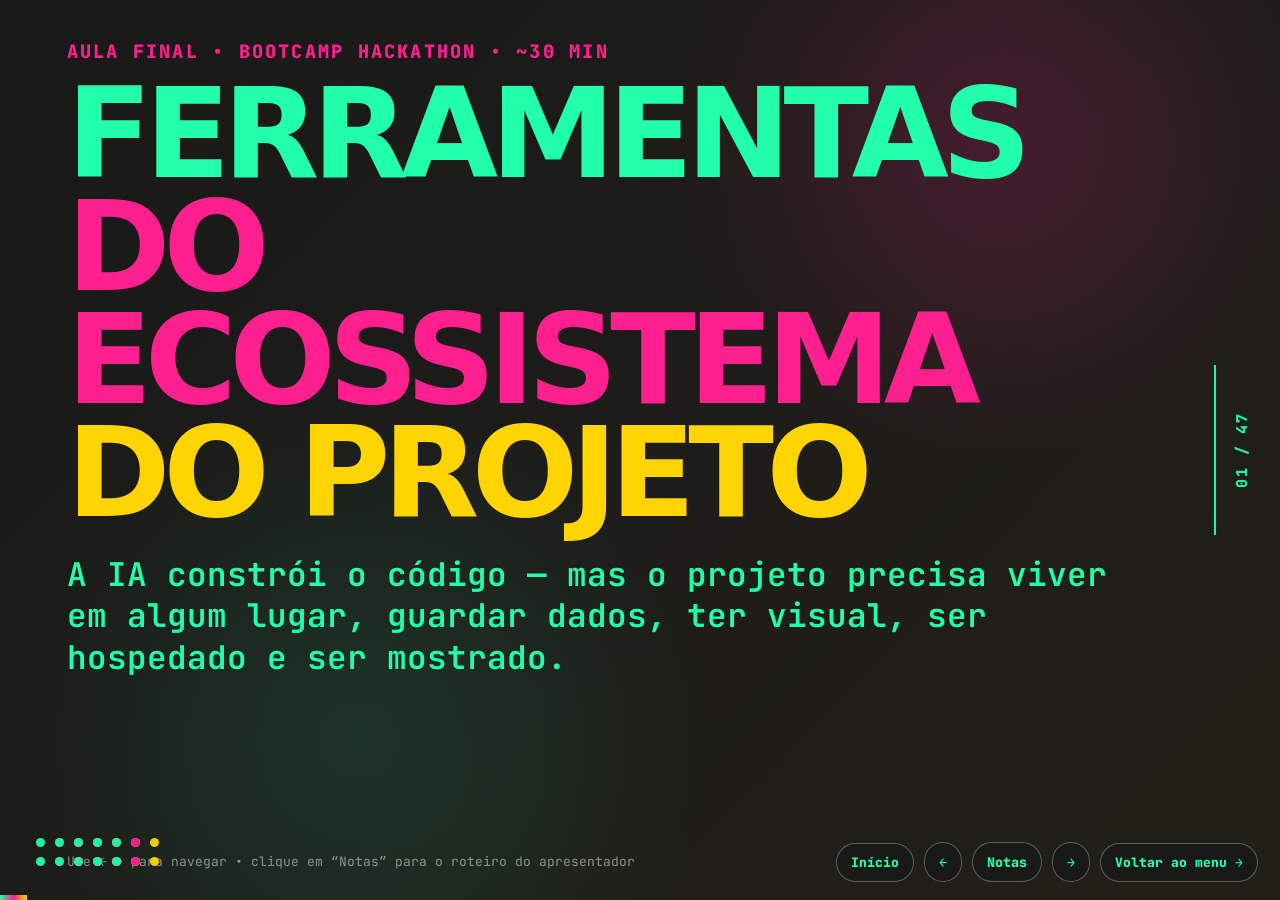
==== commit de3ae18f: "feat: add navigation links to index.html files and style deck-link class in styles.css for improved " ====
--- a/aulas/ferramentas-ecossistema/index.html
+++ b/aulas/ferramentas-ecossistema/index.html
@@ -741,9 +741,13 @@
   <div class="progress" id="progress"></div>
 
   <div class="controls">
+    <a class="deck-link" href="../../index.html">Início</a>
+
     <button id="prevBtn" aria-label="Slide anterior">←</button>
     <button id="notesBtn" aria-label="Mostrar notas">Notas</button>
     <button id="nextBtn" aria-label="Próximo slide">→</button>
+
+    <a class="deck-link" href="../../index.html">Voltar ao menu →</a>
   </div>
 
   <aside class="notes-panel" id="notesPanel" aria-live="polite">
--- a/styles.css
+++ b/styles.css
@@ -380,6 +380,25 @@
     }
 
     button:hover { color: var(--yellow); border-color: var(--yellow); }
+
+    .deck-link {
+      border: 1px solid rgba(255,255,255,.3);
+      background: rgba(25,25,25,.86);
+      color: var(--green);
+      font-family: var(--mono);
+      font-weight: 800;
+      border-radius: 999px;
+      padding: 10px 14px;
+      cursor: pointer;
+      backdrop-filter: blur(12px);
+      text-decoration: none;
+      font-size: 13px;
+    }
+
+    .deck-link:hover {
+      color: var(--yellow);
+      border-color: var(--yellow);
+    }
 
     .notes-panel {
       position: fixed;
@@ -642,6 +661,11 @@
       .number-rail { display: none; }
       .timeline { grid-template-columns: repeat(2, 1fr); }
       .controls { left: 18px; right: auto; }
+
+      .deck-link {
+        font-size: 12px;
+        padding: 9px 11px;
+      }
     }
 
     @media print {
@@ -1248,4 +1272,5 @@
     transform: scale(.82);
     transform-origin: left bottom;
   }
-}
+
+}
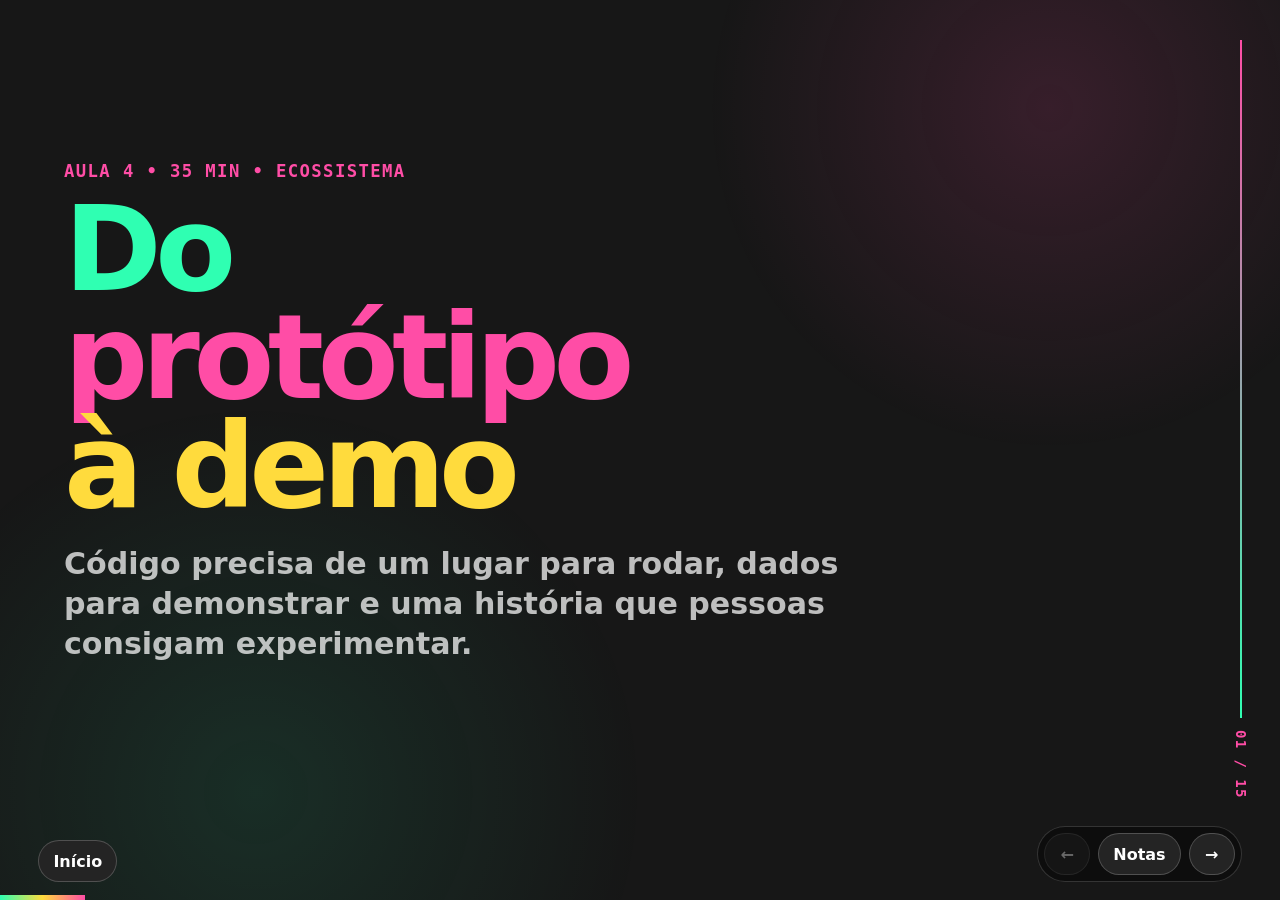
==== commit 4512a484: "tentativa do Codex" ====
--- a/aulas/ferramentas-ecossistema/index.html
+++ b/aulas/ferramentas-ecossistema/index.html
@@ -3,757 +3,164 @@
 <head>
   <meta charset="utf-8" />
   <meta name="viewport" content="width=device-width, initial-scale=1" />
-  <title>Aula: Ferramentas do Ecossistema — o que cerca o seu projeto</title>
+  <title>Aula 4 — Do protótipo à demo</title>
   <link rel="stylesheet" href="../../styles.css" />
   <script src="../../script.js" defer></script>
 </head>
 <body>
-  <main class="deck" id="deck">
+  <main class="deck">
+    <section class="slide dark active cover">
+      <div class="kicker">Aula 4 • 35 min • Ecossistema</div>
+      <h1><span class="accent-green">Do</span><br><span class="accent-pink">protótipo</span><br><span class="accent-yellow">à demo</span></h1>
+      <p class="subtitle">Código precisa de um lugar para rodar, dados para demonstrar e uma história que pessoas consigam experimentar.</p>
+      <aside class="notes"><p>Esta aula fecha o percurso. Priorize decisões que desbloqueiam a entrega; listas de ferramentas ficam em recursos.</p></aside>
+    </section>
 
-    <section class="slide dark active">
-      <div class="kicker">Aula final • Bootcamp Hackathon • ~30 min</div>
-      <h1><span class="accent-green">Ferramentas</span><br><span class="accent-pink">do Ecossistema</span><br><span class="accent-yellow">do Projeto</span></h1>
-      <p class="subtitle">A IA constrói o código — mas o projeto precisa viver em algum lugar, guardar dados, ter visual, ser hospedado e ser mostrado.</p>
-      <div class="footer-hint">Use ← → para navegar • clique em “Notas” para o roteiro do apresentador</div>
-      <aside class="notes">
-        <p>Abra com a ideia central: a IA ajuda muito no código, mas o projeto precisa de ecossistema. Deploy, banco, visual, GitHub e organização ainda precisam ser decididos pelo time.</p>
-      </aside>
+    <section class="slide light section-break">
+      <div class="kicker">Quatro decisões</div>
+      <h2>Onde editar, guardar, publicar e mostrar?</h2>
+      <aside class="notes"><p>Peça para as equipes responderem rapidamente o que já está decidido.</p></aside>
+    </section>
+
+    <section class="slide dark">
+      <div class="kicker">Stack mínima</div>
+      <h2>Escolha o caminho com menos dependências</h2>
+      <div class="content four-col">
+        <article class="card green"><h3>Editar</h3><p>VS Code, Cursor ou editor web.</p></article>
+        <article class="card pink"><h3>Versionar</h3><p>GitHub e commits pequenos.</p></article>
+        <article class="card yellow"><h3>Publicar</h3><p>Netlify, Vercel ou Pages.</p></article>
+        <article class="card blue"><h3>Dados</h3><p>Local primeiro; backend se necessário.</p></article>
+      </div>
+      <aside class="notes"><p>Os nomes são exemplos atuais, não compromissos permanentes. A decisão deve considerar a experiência da equipe.</p></aside>
     </section>
 
     <section class="slide light">
-      <div class="kicker">Mapa da aula</div>
-      <h2>Estrutura geral</h2>
-      <div class="timeline">
-        <div class="step"><b>0</b>3 min<br>Abertura</div>
-        <div class="step"><b>1</b>4 min<br>Editor local</div>
-        <div class="step"><b>2</b>6 min<br>Deploy grátis</div>
-        <div class="step"><b>3</b>6 min<br>Dados</div>
-        <div class="step"><b>4</b>3 min<br>Login</div>
-        <div class="step"><b>5</b>5 min<br>Visual IA</div>
-        <div class="step"><b>6</b>3 min<br>GitHub</div>
-        <div class="step"><b>7</b>2 min<br>Checklist</div>
+      <div class="kicker">Ambiente local</div>
+      <h2>Três ferramentas para enxergar o projeto</h2>
+      <div class="content three-col">
+        <article class="card green"><h3>Servidor local</h3><p>Evita limitações de abrir HTML diretamente.</p></article>
+        <article class="card pink"><h3>Console</h3><p>Mostra erros e logs reproduzíveis.</p></article>
+        <article class="card yellow"><h3>Network</h3><p>Mostra APIs, falhas e tempo de resposta.</p></article>
       </div>
-      <aside class="notes">
-        <p>Explique o tom da aula: cada bloco apresenta poucas opções, recomenda uma e diz quando usar ou pular. Não é uma aula técnica profunda.</p>
-      </aside>
+      <aside class="notes"><p>Faça uma demo rápida do DevTools se o grupo ainda não o conhece.</p></aside>
+    </section>
+
+    <section class="slide dark demo">
+      <div class="kicker">Publicação</div>
+      <h2>Deploy cedo, não cinco minutos antes</h2>
+      <div class="content two-col">
+        <div class="demo-box"><p>Publique uma versão mínima e abra o link em outro dispositivo.</p></div>
+        <article class="card yellow"><h3>Critério</h3><p>Uma pessoa fora do computador do time consegue acessar e completar a jornada principal.</p></article>
+      </div>
+      <aside class="notes"><p>Deploy cedo reduz surpresa de caminhos, arquivos, APIs e permissões.</p></aside>
+    </section>
+
+    <section class="slide light">
+      <div class="kicker">Dados</div>
+      <h2>Comece com a solução mais simples que atende a demo</h2>
+      <div class="content compare">
+        <article class="card green"><h3>Local ou fictício</h3><p>Landing, calculadora, catálogo demonstrativo e protótipo navegável.</p></article>
+        <article class="card pink"><h3>Backend</h3><p>Dados compartilhados, votos, uploads, histórico ou uso entre dispositivos.</p></article>
+      </div>
+      <aside class="notes"><p>Não adicione banco para parecer profissional. Adicione quando o comportamento exige persistência compartilhada.</p></aside>
     </section>
 
     <section class="slide dark">
-      <div class="kicker">Bloco 0</div>
-      <h2>A IA faz o código.<br><span class="accent-pink">E o resto?</span></h2>
-      <div class="content two-col">
-        <div class="card green">
-          <h3>O que a IA ajuda</h3>
-          <p>HTML, CSS, JS, componentes, telas, lógica, prompts, specs e tarefas.</p>
-        </div>
-        <div class="card pink">
-          <h3>O que ainda precisa existir</h3>
-          <p>Deploy, dados, login, visual, GitHub, demo, comunicação e organização.</p>
-        </div>
+      <div class="kicker">Login</div>
+      <h2>Cadastro é uma feature, não uma decoração</h2>
+      <div class="content">
+        <ul class="big-list"><li>A jornada principal exige identidade?</li><li>A pessoa perde algo importante sem conta?</li><li>O login melhora a demo ou cria atrito?</li></ul>
+        <div class="callout">Se a resposta for “não”, pule o login.</div>
       </div>
-      <aside class="notes">
-        <p>Use a frase: “A IA gera o código. Mas a IA não hospeda seu site, não guarda os pedidos, não compartilha a tela com o juiz.”</p>
-      </aside>
+      <aside class="notes"><p>Para projetos LGBTQIAPN+, cadastro pode aumentar risco e excluir pessoas. Justifique a coleta.</p></aside>
     </section>
 
     <section class="slide light">
-      <div class="kicker">Erro clássico</div>
-      <h2>Sexta-feira, 23h</h2>
-      <div class="content two-col">
-        <div class="card pink">
-          <h3>O time codou</h3>
-          <p>Todo mundo gerou código no AI Studio, colou arquivos e montou telas.</p>
-        </div>
-        <div class="card yellow">
-          <h3>Mas ninguém decidiu</h3>
-          <p>Como mostrar amanhã? Onde hospeda? Onde ficam os dados? Como o juiz acessa?</p>
-        </div>
+      <div class="kicker">Versionamento</div>
+      <h2>Git é o botão de voltar do projeto</h2>
+      <div class="content three-col">
+        <article class="card green"><h3>Commit</h3><p>Uma mudança coerente e testada.</p></article>
+        <article class="card pink"><h3>Push</h3><p>Backup e colaboração.</p></article>
+        <article class="card yellow"><h3>Revert</h3><p>Retorno a um estado funcional.</p></article>
       </div>
-      <aside class="notes">
-        <p>Conte como história. Essa dor é comum: perder 3h com deploy e dados na véspera da apresentação.</p>
-      </aside>
+      <aside class="notes"><p>GitHub Desktop é aceitável. O objetivo pedagógico é preservar estados funcionais.</p></aside>
     </section>
 
     <section class="slide dark">
-      <div class="kicker">Promessa da aula</div>
-      <h2>Mapa do<br><span class="accent-yellow">ecossistema</span></h2>
-      <div class="content three-col">
-        <div class="card green"><h3>Morar</h3><p>Onde o projeto vai ser hospedado.</p></div>
-        <div class="card pink"><h3>Guardar</h3><p>Onde dados, login e arquivos ficam.</p></div>
-        <div class="card yellow"><h3>Mostrar</h3><p>Como compartilhar link, QR, repo e demo.</p></div>
+      <div class="kicker">Segredos</div>
+      <h2>Chave privada nunca entra no repositório ou no slide</h2>
+      <div class="content two-col">
+        <article class="card pink"><h3>Nunca</h3><p>Token, senha, chave privada, `.env` ou dado real em print público.</p></article>
+        <article class="card green"><h3>Faça</h3><p>Variáveis de ambiente, `.gitignore`, valores fictícios e rotação após vazamento.</p></article>
       </div>
-      <aside class="notes">
-        <p>Mostre que esta aula resolve decisões rápidas. Não é para aprender tudo, é para escolher o caminho certo.</p>
-      </aside>
+      <aside class="notes"><p>Diferencie chaves públicas de clientes e segredos de servidor, mas mantenha a regra simples para iniciantes.</p></aside>
     </section>
 
     <section class="slide light">
-      <div class="kicker">Frase para fixar</div>
-      <h2>A IA escreve o código</h2>
-      <div class="content">
-        <div class="quote">Vocês escolhem o <span>ecossistema</span>.</div>
+      <div class="kicker">Time</div>
+      <h2>Divida responsabilidades, não silos</h2>
+      <div class="content four-col">
+        <article class="card green"><h3>Produto</h3><p>Escopo e decisão.</p></article>
+        <article class="card pink"><h3>Experiência</h3><p>Design e conteúdo.</p></article>
+        <article class="card yellow"><h3>Entrega</h3><p>Código e deploy.</p></article>
+        <article class="card blue"><h3>Qualidade</h3><p>Teste e demo.</p></article>
       </div>
-      <aside class="notes">
-        <p>Faça pausa. Essa frase resume a aula.</p>
-      </aside>
+      <aside class="notes"><p>As pessoas podem acumular papéis, mas cada responsabilidade precisa ter alguém olhando.</p></aside>
     </section>
 
     <section class="slide dark">
-      <div class="kicker">Imagem exemplo</div>
-      <h2>O projeto no centro</h2>
+      <div class="kicker">Demo</div>
+      <h2>Conte uma transformação, não um tour de telas</h2>
       <div class="content">
-        <div class="image-slot">DIAGRAMA<br>Projeto no centro → Editor, Deploy, Banco, Auth, Design, GitHub, Chat, Demo</div>
+        <div class="flow"><span>problema real</span><b>→</b><span>pessoa</span><b>→</b><span>ação</span><b>→</b><span>resultado</span><b>→</b><span>próximo passo</span></div>
+        <p class="subtitle">Um fluxo funcional vale mais que dez features mencionadas.</p>
       </div>
-      <aside class="notes">
-        <p>Substitua por diagrama radial: app no centro, ferramentas ao redor. Fica ótimo para abrir o tema.</p>
-      </aside>
+      <aside class="notes"><p>Use o Viva+ Recife como exemplo: encontrar um evento adequado em menos de um minuto.</p></aside>
     </section>
 
     <section class="slide light">
-      <div class="kicker">Bloco 1</div>
-      <h2>💻 Onde escrever<br>e rodar código</h2>
-      <p class="subtitle">Vocês vão colar código que a IA gera. O lugar onde colam importa.</p>
-      <aside class="notes">
-        <p>Comece pelo básico: editor + servidor local. Para público iniciante, isso é mais importante do que framework.</p>
-      </aside>
+      <div class="kicker">README</div>
+      <h2>Deixe o projeto compreensível sem vocês na sala</h2>
+      <div class="content two-col">
+        <article class="card green"><h3>Explique</h3><ul class="check-list"><li>Problema e público</li><li>Como testar</li><li>Stack e decisões</li></ul></article>
+        <article class="card pink"><h3>Mostre</h3><ul class="check-list"><li>Link publicado</li><li>Screenshots</li><li>Limites e próximos passos</li></ul></article>
+      </div>
+      <aside class="notes"><p>O README também é peça de portfólio e continuidade do projeto.</p></aside>
     </section>
 
     <section class="slide dark">
-      <div class="kicker">Editor recomendado</div>
-      <h2>VS Code</h2>
-      <div class="content two-col">
-        <div class="card green">
-          <h3>Por que usar?</h3>
-          <p>Grátis, multiplataforma e padrão da indústria.</p>
-        </div>
-        <div class="card pink">
-          <h3>Alternativas</h3>
-          <ul>
-            <li>Cursor</li>
-            <li>Replit</li>
-            <li>StackBlitz / CodeSandbox</li>
-          </ul>
-        </div>
+      <div class="kicker">Checklist comunitário</div>
+      <h2>Antes de publicar para pessoas reais</h2>
+      <div class="content">
+        <ul class="check-list"><li>Dados sensíveis foram removidos?</li><li>Localização e identidade estão protegidas?</li><li>Conteúdo público possui canal de denúncia?</li><li>O fluxo funciona sem revelar mais do que o necessário?</li><li>Texto, contraste e teclado foram revisados?</li></ul>
       </div>
-      <aside class="notes">
-        <p>Recomendação para hackathon iniciante zero-instalação: Replit. Se o time consegue instalar e mexer local, VS Code.</p>
-      </aside>
+      <aside class="notes"><p>Se o projeto não consegue responder, mantenha-o como protótipo com dados fictícios.</p></aside>
     </section>
 
-    <section class="slide light">
-      <div class="kicker">Extensões essenciais</div>
-      <h2>3 cliques que valem muito</h2>
-      <div class="content three-col">
-        <div class="card green"><h3>Live Server</h3><p>Roda HTML com um clique e recarrega ao salvar.</p></div>
-        <div class="card pink"><h3>Prettier</h3><p>Formata o código automaticamente.</p></div>
-        <div class="card yellow"><h3>Copilot / Continue</h3><p>IA dentro do editor para autocomplete e ajuda.</p></div>
+    <section class="slide light activity">
+      <div class="kicker">Mini-feira de decisões</div>
+      <h2>Fechem a rota até a demo</h2>
+      <div class="content two-col">
+        <div class="activity-box"><span class="time-badge">7 minutos</span><p>Decidam editor, deploy, dados, responsável por teste e horário do primeiro ensaio.</p></div>
+        <article class="card yellow"><h3>Compartilhem</h3><p>Cada equipe apresenta uma decisão difícil e o critério usado.</p></article>
       </div>
-      <aside class="notes">
-        <p>Não liste 20 extensões. Essas três já são suficientes para a maior parte dos alunos.</p>
-      </aside>
+      <aside class="notes"><p>Esta atividade é obrigatória. Forçar decisões agora economiza tempo durante o hackathon.</p></aside>
     </section>
 
-    <section class="slide dark">
-      <div class="kicker">Servidor local</div>
-      <h2>Não basta abrir<br><span class="accent-pink">index.html</span></h2>
+    <section class="slide dark recap">
+      <div class="kicker">Fechamento</div>
+      <h2>Construir é entregar uma experiência responsável</h2>
       <div class="content">
-        <table class="table">
-          <thead><tr><th>Opção</th><th>Como usar</th></tr></thead>
-          <tbody>
-            <tr><td><strong>Live Server</strong></td><td>Clique direito → Open with Live Server</td></tr>
-            <tr><td><strong>Python</strong></td><td>python3 -m http.server</td></tr>
-            <tr><td><strong>Node</strong></td><td>npx serve</td></tr>
-          </tbody>
-        </table>
+        <ul class="big-list"><li>Clareza para pedir.</li><li>Memória para coordenar.</li><li>Evidência para verificar.</li><li>Cuidado para publicar.</li></ul>
+        <a class="pill" href="../../index.html">Voltar ao cronograma →</a>
       </div>
-      <aside class="notes">
-        <p>Explique que várias features exigem servidor: fetch, módulos, câmera, permissões e algumas integrações.</p>
-      </aside>
+      <aside class="notes"><p>Feche convidando as equipes a começar pela primeira tarefa já registrada, não por uma nova rodada de planejamento.</p></aside>
     </section>
-
-    <section class="slide light">
-      <div class="kicker">DevTools</div>
-      <h2>O raio-X do site</h2>
-      <div class="content three-col">
-        <div class="card green"><h3>Console</h3><p>Mostra erros. Cole na IA para debugar.</p></div>
-        <div class="card pink"><h3>Network</h3><p>Mostra requisições e APIs.</p></div>
-        <div class="card yellow"><h3>Elements</h3><p>Inspeciona a tela e o CSS.</p></div>
-      </div>
-      <aside class="notes">
-        <p>Atalho: F12. Quase todo bug que a IA vai resolver começa com o erro do Console.</p>
-      </aside>
-    </section>
-
-    <section class="slide dark">
-      <div class="kicker">Bloco 2</div>
-      <h2>🚀 Onde o projeto<br><span class="accent-green">vive</span></h2>
-      <p class="subtitle">O projeto precisa de um link público para juiz testar, mentor opinar e time acessar no celular.</p>
-      <aside class="notes">
-        <p>Fale que deploy é parte da entrega. Se o juiz não consegue abrir, o projeto “não existe” para a demo.</p>
-      </aside>
-    </section>
-
-    <section class="slide light">
-      <div class="kicker">As três grandes</div>
-      <h2>Hospedagem grátis</h2>
-      <div class="content">
-        <table class="table">
-          <thead><tr><th>Serviço</th><th>Serve para</th><th>Como funciona</th></tr></thead>
-          <tbody>
-            <tr><td><strong>Vercel</strong></td><td>Sites estáticos, Next.js, frontend</td><td>GitHub → deploy automático</td></tr>
-            <tr><td><strong>Netlify</strong></td><td>Sites estáticos e frontend</td><td>GitHub ou drag-and-drop</td></tr>
-            <tr><td><strong>Cloudflare Pages</strong></td><td>Sites estáticos</td><td>GitHub → pages.dev</td></tr>
-          </tbody>
-        </table>
-      </div>
-      <aside class="notes">
-        <p>Recomendação para site puro: Netlify por drag-and-drop. É o caminho mais simples para não técnicos.</p>
-      </aside>
-    </section>
-
-    <section class="slide dark">
-      <div class="kicker">Recomendação</div>
-      <h2>Site puro?<br><span class="accent-yellow">Netlify drag-and-drop</span></h2>
-      <div class="content two-col">
-        <div class="card green">
-          <h3>Como funciona</h3>
-          <p>Arraste a pasta do projeto para o Netlify e receba um link público em segundos.</p>
-        </div>
-        <div class="image-slot">PRINT<br>Deploy por drag-and-drop no Netlify</div>
-      </div>
-      <aside class="notes">
-        <p>Demo recomendada: pegar um index.html qualquer, arrastar no Netlify e abrir o link no celular. Impacto máximo em pouco tempo.</p>
-      </aside>
-    </section>
-
-    <section class="slide light">
-      <div class="kicker">E se tiver backend?</div>
-      <h2>API própria</h2>
-      <div class="content three-col">
-        <div class="card green"><h3>Render</h3><p>Node, Python, Go grátis com sleep.</p></div>
-        <div class="card pink"><h3>Railway</h3><p>Backend com créditos/free tier.</p></div>
-        <div class="card yellow"><h3>Fly.io</h3><p>Mais técnico, mas poderoso.</p></div>
-      </div>
-      <p class="subtitle">Atalho: se você usa Supabase ou Firebase, provavelmente não precisa de servidor próprio.</p>
-      <aside class="notes">
-        <p>Não aprofunde. O objetivo é dizer que backend próprio é possível, mas costuma ser evitável no hackathon.</p>
-      </aside>
-    </section>
-
-    <section class="slide dark">
-      <div class="kicker">Domínio bonito</div>
-      <h2>Opcional</h2>
-      <div class="content two-col">
-        <div class="card green">
-          <h3>Já basta</h3>
-          <p>seuapp.vercel.app, seuapp.netlify.app ou seuapp.pages.dev.</p>
-        </div>
-        <div class="card pink">
-          <h3>Se quiser</h3>
-          <p>Registro.br para .com.br ou Namecheap para domínios internacionais.</p>
-        </div>
-      </div>
-      <aside class="notes">
-        <p>Diga com clareza: juiz não liga para domínio bonito. Link funcionando e demo fluida valem mais.</p>
-      </aside>
-    </section>
-
-    <section class="slide light">
-      <div class="kicker">Bloco 3</div>
-      <h2>🗄️ Onde os dados ficam?</h2>
-      <p class="subtitle">Se o projeto precisa guardar dados que sobrevivem ao refresh, vocês precisam escolher: localStorage ou backend de verdade.</p>
-      <aside class="notes">
-        <p>Traga exemplos: cadastro, posts, pedidos, votos, favoritos, upload de arquivo.</p>
-      </aside>
-    </section>
-
-    <section class="slide dark">
-      <div class="kicker">BaaS</div>
-      <h2>Backend sem<br><span class="accent-pink">programar backend</span></h2>
-      <div class="content three-col">
-        <div class="card green"><h3>Banco</h3><p>Tabelas ou documentos prontos.</p></div>
-        <div class="card pink"><h3>API</h3><p>Leitura e escrita automáticas.</p></div>
-        <div class="card yellow"><h3>Extras</h3><p>Auth, storage e tempo real.</p></div>
-      </div>
-      <aside class="notes">
-        <p>BaaS = Backend-as-a-Service. Você não escreve rotas; usa um serviço que já entrega banco e API.</p>
-      </aside>
-    </section>
-
-    <section class="slide light">
-      <div class="kicker">Duas opções</div>
-      <h2>Supabase ou Firebase</h2>
-      <div class="content">
-        <table class="table">
-          <thead><tr><th></th><th>Supabase</th><th>Firebase</th></tr></thead>
-          <tbody>
-            <tr><td><strong>Quem é</strong></td><td>Open source, PostgreSQL</td><td>Google</td></tr>
-            <tr><td><strong>Banco</strong></td><td>SQL, tabelas</td><td>NoSQL, documentos</td></tr>
-            <tr><td><strong>Curva</strong></td><td>Média</td><td>Baixa</td></tr>
-            <tr><td><strong>Brilha em</strong></td><td>Dados relacionais</td><td>Apps simples e tempo real</td></tr>
-          </tbody>
-        </table>
-      </div>
-      <aside class="notes">
-        <p>Recomendação: Supabase para aprender algo útil fora do hackathon; Firebase para entregar rápido se o app for simples.</p>
-      </aside>
-    </section>
-
-    <section class="slide dark">
-      <div class="kicker">Como integrar</div>
-      <h2>Visão simplificada</h2>
-      <div class="content">
-        <ol class="big-list">
-          <li>Criar conta e projeto.</li>
-          <li>Pegar URL + chave pública.</li>
-          <li>Mandar para a IA com a estrutura desejada.</li>
-          <li>Colar o código gerado e testar.</li>
-        </ol>
-      </div>
-      <aside class="notes">
-        <p>Importante: diferencie chave pública de segredo. Mesmo assim, evitar commitar dados sensíveis.</p>
-      </aside>
-    </section>
-
-    <section class="slide light">
-      <div class="kicker">Prompt exemplo</div>
-      <h2>Supabase no app</h2>
-      <div class="content">
-        <div class="code">Integre Supabase no meu app.
-
-URL: [minha URL]
-Anon key: [minha anon key]
-
-Crie uma tabela pedidos com campos:
-id, nome, valor, criado_em.
-
-Implemente funções para:
-- listar pedidos
-- criar pedido
-- atualizar a tela após salvar</div>
-      </div>
-      <aside class="notes">
-        <p>Não coloque chaves reais em slide ou print público. Use valores fake na apresentação.</p>
-      </aside>
-    </section>
-
-    <section class="slide dark">
-      <div class="kicker">Quando NÃO precisa</div>
-      <h2>Não complique</h2>
-      <div class="content two-col">
-        <div class="card green">
-          <h3>localStorage resolve</h3>
-          <ul>
-            <li>Calculadora.</li>
-            <li>Conversor.</li>
-            <li>Joguinho local.</li>
-            <li>Landing page.</li>
-          </ul>
-        </div>
-        <div class="card pink">
-          <h3>Backend entra quando</h3>
-          <p>Existe cadastro, dado compartilhado, upload, votos, pedidos ou histórico entre dispositivos.</p>
-        </div>
-      </div>
-      <aside class="notes">
-        <p>Essa decisão economiza muito tempo. Não use banco só porque parece mais “profissional”.</p>
-      </aside>
-    </section>
-
-    <section class="slide light">
-      <div class="kicker">Bloco 4</div>
-      <h2>🔐 Login de usuário</h2>
-      <p class="subtitle">Implementar login do zero é um buraco negro de tempo. No hackathon, use serviço pronto — ou pule login.</p>
-      <aside class="notes">
-        <p>Diga com firmeza: login raramente é a feature que ganha hackathon. Se não for essencial, pule.</p>
-      </aside>
-    </section>
-
-    <section class="slide dark">
-      <div class="kicker">Opções prontas</div>
-      <h2>Auth de bolso</h2>
-      <div class="content">
-        <table class="table">
-          <thead><tr><th>Serviço</th><th>Quando usar</th></tr></thead>
-          <tbody>
-            <tr><td><strong>Supabase Auth</strong></td><td>Já está usando Supabase.</td></tr>
-            <tr><td><strong>Firebase Auth</strong></td><td>Já está usando Firebase.</td></tr>
-            <tr><td><strong>Clerk</strong></td><td>Quer login pronto com UI bonita.</td></tr>
-            <tr><td><strong>Auth0</strong></td><td>Mais empresarial e mais configurável.</td></tr>
-          </tbody>
-        </table>
-      </div>
-      <aside class="notes">
-        <p>Recomendação: login social com Google via Supabase, Firebase ou Clerk, se login for realmente necessário.</p>
-      </aside>
-    </section>
-
-    <section class="slide light">
-      <div class="kicker">Pergunta-chave</div>
-      <h2>Precisa mesmo de login?</h2>
-      <div class="content three-col">
-        <div class="card pink"><h3>Perde algo?</h3><p>Se fechar e abrir, o usuário perde algo importante?</p></div>
-        <div class="card yellow"><h3>Juiz cria conta?</h3><p>A demo principal exige cadastro?</p></div>
-        <div class="card green"><h3>Vale ponto?</h3><p>Login melhora a história ou só atrasa?</p></div>
-      </div>
-      <aside class="notes">
-        <p>Se as respostas forem “não”, pule login e invista tempo na feature principal.</p>
-      </aside>
-    </section>
-
-    <section class="slide dark">
-      <div class="kicker">Bloco 5</div>
-      <h2>🎨 Visual com IA</h2>
-      <p class="subtitle">Sem designer? A IA pode gerar telas, layout, componentes, logo, hero e ícones para o MVP.</p>
-      <aside class="notes">
-        <p>Conecte com a Aula 3 de tools: geração de imagem e leitura de wireframe ajudam aqui também.</p>
-      </aside>
-    </section>
-
-    <section class="slide light">
-      <div class="kicker">Ferramenta principal</div>
-      <h2>Google Stitch</h2>
-      <div class="content two-col">
-        <div class="card green">
-          <h3>O que faz?</h3>
-          <p>Gera UIs completas de app a partir de texto ou imagem.</p>
-        </div>
-        <div class="image-slot">PRINT<br>Google Stitch gerando telas navegáveis</div>
-      </div>
-      <aside class="notes">
-        <p>Mostre que é conversacional: descreve a interface em português, ajusta por prompt e exporta para Figma ou código.</p>
-      </aside>
-    </section>
-
-    <section class="slide dark">
-      <div class="kicker">Prompt exemplo</div>
-      <h2>Stitch em português</h2>
-      <div class="content">
-        <div class="code">Crie um app de delivery de café com:
-- tela de home
-- cardápio
-- carrinho
-- paleta marrom-creme
-- vibe artesanal
-- mobile-first
-- botões grandes e claros</div>
-      </div>
-      <aside class="notes">
-        <p>Se possível, faça demo ao vivo. É visual, rápido e combina com público não técnico.</p>
-      </aside>
-    </section>
-
-    <section class="slide light">
-      <div class="kicker">Alternativas visuais</div>
-      <h2>Quando usar cada uma</h2>
-      <div class="content three-col">
-        <div class="card green"><h3>v0</h3><p>Componente isolado bonito: formulário, dashboard, modal.</p></div>
-        <div class="card pink"><h3>Lovable</h3><p>App funcional inteiro com banco e deploy.</p></div>
-        <div class="card yellow"><h3>Uizard</h3><p>Rascunho à mão ou print virando mockup editável.</p></div>
-      </div>
-      <aside class="notes">
-        <p>Reforce: escolha uma. Não gastem o hackathon testando 10 ferramentas de UI.</p>
-      </aside>
-    </section>
-
-    <section class="slide dark">
-      <div class="kicker">Fluxo recomendado</div>
-      <h2>Stitch → AI Studio → Deploy</h2>
-      <div class="content">
-        <div class="flow">
-          <span>Stitch<br>gera telas</span>
-          <span class="arrow">→</span>
-          <span>AI Studio<br>conecta lógica</span>
-          <span class="arrow">→</span>
-          <span>Netlify/Vercel<br>publica</span>
-        </div>
-      </div>
-      <aside class="notes">
-        <p>Esse fluxo é excelente para times sem designer e sem muito backend.</p>
-      </aside>
-    </section>
-
-    <section class="slide light">
-      <div class="kicker">Biblioteca visual</div>
-      <h2>Extras para refinar</h2>
-      <div class="content three-col">
-        <div class="card green"><h3>Figma / Canva</h3><p>Refinar telas, posts e demo.</p></div>
-        <div class="card pink"><h3>Lucide / Heroicons</h3><p>Ícones open-source e gratuitos.</p></div>
-        <div class="card yellow"><h3>Unsplash / Pexels</h3><p>Fotos profissionais para landing.</p></div>
-      </div>
-      <aside class="notes">
-        <p>Não aprofunde. Isso é biblioteca extra para quem quiser melhorar o visual depois que o MVP funcionar.</p>
-      </aside>
-    </section>
-
-    <section class="slide dark">
-      <div class="kicker">Bloco 6</div>
-      <h2>🐙 GitHub<br><span class="accent-green">mínimo viável</span></h2>
-      <p class="subtitle">GitHub é backup, colaboração e ponte para deploy automático.</p>
-      <aside class="notes">
-        <p>Explique para não técnicos: GitHub é a pasta do projeto na nuvem. Commit é um save. Push envia para a nuvem.</p>
-      </aside>
-    </section>
-
-    <section class="slide light">
-      <div class="kicker">3 frases</div>
-      <h2>Git sem trauma</h2>
-      <div class="content three-col">
-        <div class="card green"><h3>Repo</h3><p>Pasta do projeto na nuvem.</p></div>
-        <div class="card pink"><h3>Commit</h3><p>Um save com mensagem do que mudou.</p></div>
-        <div class="card yellow"><h3>Push</h3><p>Enviar os commits para a nuvem.</p></div>
-      </div>
-      <aside class="notes">
-        <p>Não mencione rebase, branch, merge conflict. Para hackathon iniciante: commit + push resolve 95%.</p>
-      </aside>
-    </section>
-
-    <section class="slide dark">
-      <div class="kicker">Fluxo mínimo</div>
-      <h2>GitHub Desktop</h2>
-      <div class="content">
-        <ol class="big-list">
-          <li>Criar conta no GitHub.</li>
-          <li>Instalar GitHub Desktop.</li>
-          <li>Criar repo novo.</li>
-          <li>Apontar para a pasta do projeto.</li>
-          <li>A cada feature: commit + push.</li>
-        </ol>
-      </div>
-      <aside class="notes">
-        <p>Mostre que não precisa de terminal. GitHub Desktop é suficiente para o público desta aula.</p>
-      </aside>
-    </section>
-
-    <section class="slide light">
-      <div class="kicker">Por que importa?</div>
-      <h2>GitHub salva hackathon</h2>
-      <div class="content three-col">
-        <div class="card green"><h3>Deploy</h3><p>Vercel/Netlify atualizam a cada push.</p></div>
-        <div class="card pink"><h3>Backup</h3><p>Se o PC morrer, o projeto continua.</p></div>
-        <div class="card yellow"><h3>Visibilidade</h3><p>O juiz pode pedir o repo organizado.</p></div>
-      </div>
-      <aside class="notes">
-        <p>Recomendação: começar privado e decidir publicar no final.</p>
-      </aside>
-    </section>
-
-    <section class="slide dark">
-      <div class="kicker">Cuidado</div>
-      <h2>Não commite<br><span class="accent-pink">secrets</span></h2>
-      <div class="content two-col">
-        <div class="card pink">
-          <h3>Nunca</h3>
-          <p>Chaves de API, tokens, senhas e `.env` dentro do GitHub.</p>
-        </div>
-        <div class="card green">
-          <h3>Faça</h3>
-          <p>Use `.env`, adicione `.env` ao `.gitignore` e peça para a IA extrair chaves do código.</p>
-        </div>
-      </div>
-      <aside class="notes">
-        <p>Esse alerta é essencial. Se a IA gerar chave hardcoded, peça para mover para variável de ambiente.</p>
-      </aside>
-    </section>
-
-    <section class="slide light">
-      <div class="kicker">Bloco 7</div>
-      <h2>🤝 Time organizado</h2>
-      <p class="subtitle">Time desorganizado perde tempo decidindo quem faz o quê. O mínimo resolve.</p>
-      <div class="content two-col">
-        <div class="card green">
-          <h3>Chat</h3>
-          <p>Discord para voz, texto e compartilhamento de tela.</p>
-        </div>
-        <div class="card pink">
-          <h3>Tarefas</h3>
-          <p>tasks.md, Notion, Trello ou Linear. Não precisa complicar.</p>
-        </div>
-      </div>
-      <aside class="notes">
-        <p>Recomendação mínima: Discord para chat + tasks.md no GitHub para organização.</p>
-      </aside>
-    </section>
-
-    <section class="slide dark">
-      <div class="kicker">Documentação do juiz</div>
-      <h2>README.md</h2>
-      <div class="content three-col">
-        <div class="card green"><h3>O que é?</h3><p>Explicação curta do projeto.</p></div>
-        <div class="card pink"><h3>Como rodar?</h3><p>Passos mínimos para abrir/testar.</p></div>
-        <div class="card yellow"><h3>Link</h3><p>Deploy, demo, vídeo e screenshots.</p></div>
-      </div>
-      <aside class="notes">
-        <p>README bom economiza pergunta de juiz e aumenta percepção de profissionalismo.</p>
-      </aside>
-    </section>
-
-    <section class="slide light">
-      <div class="kicker">Biblioteca extra</div>
-      <h2>Escolham entre o time</h2>
-      <div class="content">
-        <table class="table">
-          <thead><tr><th>Categoria</th><th>Ferramentas</th></tr></thead>
-          <tbody>
-            <tr><td>Design</td><td>Figma, Excalidraw, tldraw, Canva</td></tr>
-            <tr><td>Ícones</td><td>Lucide, Heroicons, Tabler, Phosphor</td></tr>
-            <tr><td>Fotos</td><td>Unsplash, Pexels, unDraw, Storyset</td></tr>
-            <tr><td>Fontes</td><td>Google Fonts, Fontshare</td></tr>
-            <tr><td>Paletas</td><td>Coolors, Tailwind palette</td></tr>
-          </tbody>
-        </table>
-      </div>
-      <aside class="notes">
-        <p>Não precisa todo mundo conhecer tudo. Distribua: uma pessoa cuida do visual, outra deploy, outra README, outra GitHub.</p>
-      </aside>
-    </section>
-
-    <section class="slide dark">
-      <div class="kicker">Bloco 8</div>
-      <h2>Checklist<br><span class="accent-yellow">antes de codar</span></h2>
-      <div class="content two-col">
-        <div class="card green">
-          <ul>
-            <li>Deploy decidido?</li>
-            <li>Precisa de backend?</li>
-            <li>Precisa de login?</li>
-          </ul>
-        </div>
-        <div class="card pink">
-          <ul>
-            <li>Repo criado?</li>
-            <li>Discord do time?</li>
-            <li>Responsável pelo visual?</li>
-          </ul>
-        </div>
-      </div>
-      <aside class="notes">
-        <p>Esse checklist deve ser usado na primeira hora do hackathon.</p>
-      </aside>
-    </section>
-
-    <section class="slide light">
-      <div class="kicker">Checklist</div>
-      <h2>Véspera da demo</h2>
-      <div class="content two-col">
-        <div class="card yellow">
-          <ul>
-            <li>Deploy testado em 2 celulares.</li>
-            <li>README atualizado.</li>
-            <li>Dados de teste populados.</li>
-          </ul>
-        </div>
-        <div class="card green">
-          <ul>
-            <li>Sem “asdfasdf” na demo.</li>
-            <li>Apresentação com cronômetro.</li>
-            <li>Link e QR prontos.</li>
-          </ul>
-        </div>
-      </div>
-      <aside class="notes">
-        <p>Dados de teste com nomes realistas fazem muita diferença na percepção do projeto.</p>
-      </aside>
-    </section>
-
-    <section class="slide dark">
-      <div class="kicker">Stack recomendada</div>
-      <h2>Resposta default segura</h2>
-      <div class="content">
-        <div class="code">Editor:        VS Code + Live Server
-IA texto:      AI Studio
-IA visual:     Google Stitch + AI Studio
-Frontend:      HTML + Tailwind + JS vanilla
-Backend:       Supabase, só se precisar
-Deploy:        Netlify ou Vercel
-Versionamento: GitHub Desktop + repo privado
-Chat:          Discord</div>
-      </div>
-      <aside class="notes">
-        <p>Use esse slide quando alguém perguntar “mas qual eu uso?”. Essa stack é simples, gratuita e boa para hackathon.</p>
-      </aside>
-    </section>
-
-    <section class="slide light">
-      <div class="kicker">Demos sugeridas</div>
-      <h2>Escolha 2 ou 3</h2>
-      <div class="content two-col">
-        <div class="card green">
-          <ol>
-            <li>Drag-and-drop no Netlify.</li>
-            <li>Stitch gerando telas em português.</li>
-          </ol>
-        </div>
-        <div class="card pink">
-          <ol start="3">
-            <li>Supabase criando tabela e persistindo dado.</li>
-            <li>GitHub Desktop com commit + push.</li>
-          </ol>
-        </div>
-      </div>
-      <aside class="notes">
-        <p>Não faça demo de AWS/Azure/GCP, nem Git avançado. A aula precisa continuar acessível.</p>
-      </aside>
-    </section>
-
-    <section class="slide dark">
-      <div class="kicker">Mini-feira de stack</div>
-      <h2>Se sobrar tempo</h2>
-      <div class="content">
-        <ul class="big-list">
-          <li>Onde vai fazer deploy?</li>
-          <li>Precisa de backend? Qual?</li>
-          <li>Quem cuida do visual?</li>
-          <li>Quem cuida do GitHub?</li>
-          <li>Quem grava o backup da demo?</li>
-        </ul>
-      </div>
-      <aside class="notes">
-        <p>Cada dupla responde em 30 segundos. Forçar decisão na sala economiza dúvida no dia do evento.</p>
-      </aside>
-    </section>
-
-    <section class="slide light">
-      <div class="kicker">Ligação final</div>
-      <h2>Agora fechou o kit</h2>
-      <div class="content three-col">
-        <div class="card green"><h3>Aula 1</h3><p>Conversar com a IA.</p></div>
-        <div class="card pink"><h3>Aula 2</h3><p>Planejar o projeto.</p></div>
-        <div class="card yellow"><h3>Aula final</h3><p>Escolher o ecossistema.</p></div>
-      </div>
-      <aside class="notes">
-        <p>Mostre a narrativa completa: prompt, spec, tools/ecossistema. Agora é vibe coding com profissionalismo.</p>
-      </aside>
-    </section>
-
-    <section class="slide dark">
-      <div class="kicker">Fechamento</div>
-      <h2><span class="accent-green">Vibe coding</span><br><span class="accent-pink">com profissionalismo</span></h2>
-      <p class="subtitle">Vocês têm prompt, spec, deploy, dados, visual, GitHub e organização. Agora é construir.</p>
-      <div class="content"><span class="stamp">Q&A</span></div>
-      <aside class="notes">
-        <p>Feche com perguntas e incentive o time a decidir stack antes de começar a codar.</p>
-      </aside>
-    </section>
-
   </main>
 
-  <div class="progress" id="progress"></div>
-
-  <div class="controls">
-    <a class="deck-link" href="../../index.html">Início</a>
-
-    <button id="prevBtn" aria-label="Slide anterior">←</button>
-    <button id="notesBtn" aria-label="Mostrar notas">Notas</button>
-    <button id="nextBtn" aria-label="Próximo slide">→</button>
-
-    <a class="deck-link" href="../../index.html">Voltar ao menu →</a>
-  </div>
-
-  <aside class="notes-panel" id="notesPanel" aria-live="polite">
-    <button class="close" id="closeNotes">Fechar</button>
-    <h4>Notas do apresentador</h4>
-    <div id="notesContent"></div>
-  </aside>
+  <div class="progress" id="progress" role="progressbar" aria-label="Progresso da aula"></div>
+  <a class="deck-link" href="../../index.html">Início</a><div class="scroll-status" id="scrollStatus" aria-live="polite"></div>
+  <nav class="controls" aria-label="Controles dos slides"><button id="prevBtn" aria-label="Slide anterior">←</button><button id="notesBtn" aria-label="Mostrar notas">Notas</button><button id="nextBtn" aria-label="Próximo slide">→</button></nav>
+  <aside class="notes-panel" id="notesPanel" aria-live="polite"><button class="close" id="closeNotes">Fechar</button><h4>Notas</h4><div id="notesContent"></div></aside>
 </body>
-</html>+</html>
--- a/styles.css
+++ b/styles.css
@@ -1,700 +1,70 @@
-@import url('https://fonts.googleapis.com/css2?family=JetBrains+Mono:wght@400;500;700;800&display=swap');
-
-    :root {
-      --dark: #191919;
-      --light: #ffffff;
-      --green: #22ffaa;
-      --pink: #ff1f8f;
-      --yellow: #ffd400;
-      --ink: #191919;
-      --muted: rgba(255,255,255,.64);
-      --mono: 'JetBrains Mono', ui-monospace, SFMono-Regular, Menlo, Monaco, Consolas, monospace;
-      --wide: 'Wide', 'Arial Black', 'Impact', 'Inter Tight', system-ui, sans-serif;
-      --slide-pad-x: clamp(40px, 5.2vw, 92px);
-      --slide-pad-y: clamp(28px, 4.3vh, 56px);
-    }
-
-    * { box-sizing: border-box; }
-
-    html, body {
-      margin: 0;
-      width: 100%;
-      height: 100%;
-      background: #0b0b0b;
-      overflow: hidden;
-      font-family: var(--mono);
-    }
-
-    body { color: var(--green); }
-
-    .deck {
-      position: relative;
-      width: 100vw;
-      height: 100vh;
-      overflow: hidden;
-      background: var(--dark);
-    }
-
-    .slide {
-      position: absolute;
-      inset: 0;
-      display: none;
-      padding: var(--slide-pad-y) var(--slide-pad-x);
-      isolation: isolate;
-      overflow: hidden;
-    }
-
-    .slide.active {
-      display: flex;
-      flex-direction: column;
-    }
-
-    .slide.dark { background: var(--dark); color: var(--green); }
-    .slide.light { background: var(--light); color: var(--ink); }
-
-    .slide.light::before,
-    .slide.light::after {
-      content: '';
-      position: absolute;
-      width: 420px;
-      height: 420px;
-      border-radius: 999px;
-      filter: blur(72px);
-      opacity: .38;
-      z-index: -1;
-      pointer-events: none;
-    }
-
-    .slide.light::before {
-      background: var(--green);
-      top: -120px;
-      right: 8vw;
-    }
-
-    .slide.light::after {
-      background: var(--pink);
-      bottom: -150px;
-      left: 18vw;
-    }
-
-    .slide.dark::before {
-      content: '';
-      position: absolute;
-      inset: 0;
-      background:
-        radial-gradient(circle at 78% 16%, rgba(255,31,143,.18), transparent 26%),
-        radial-gradient(circle at 28% 82%, rgba(34,255,170,.10), transparent 30%),
-        linear-gradient(135deg, transparent, rgba(255,212,0,.035));
-      z-index: -1;
-    }
-
-    .section-title,
-    h1,
-    h2,
-    h3 {
-      font-family: var(--wide);
-      font-weight: 900;
-      letter-spacing: -.06em;
-      margin: 0;
-      line-height: .9;
-      text-transform: uppercase;
-    }
-
-    h1 { font-size: clamp(68px, 9.8vw, 168px); max-width: min(1500px, calc(100vw - 2 * var(--slide-pad-x) - 90px)); }
-    h2 { font-size: clamp(50px, 6.7vw, 116px); max-width: min(1540px, calc(100vw - 2 * var(--slide-pad-x) - 90px)); }
-    h3 { font-size: clamp(27px, 3.15vw, 48px); letter-spacing: -.04em; }
-
-    .accent-green { color: var(--green); }
-    .accent-pink { color: var(--pink); }
-    .accent-yellow { color: var(--yellow); }
-
-    .kicker {
-      font-size: clamp(16px, 1.45vw, 24px);
-      letter-spacing: .12em;
-      text-transform: uppercase;
-      font-weight: 800;
-      margin-bottom: 14px;
-      color: var(--yellow);
-    }
-
-    .dark .kicker { color: var(--pink); }
-
-    .subtitle {
-      margin-top: 24px;
-      max-width: min(1420px, calc(100vw - 2 * var(--slide-pad-x) - 90px));
-      font-size: clamp(22px, 2.55vw, 40px);
-      line-height: 1.28;
-      font-weight: 600;
-    }
-
-    .dark .subtitle { color: var(--green); }
-    .light .subtitle { color: #0b6f4d; }
-
-    .content {
-      margin-top: clamp(20px, 3.2vh, 36px);
-      display: grid;
-      gap: clamp(22px, 2.4vw, 42px);
-      font-size: clamp(20px, 1.7vw, 30px);
-      line-height: 1.32;
-      width: calc(100% - 82px);
-      max-width: none;
-      flex: 1;
-      align-content: start;
-    }
-
-    .light .content { color: #111; }
-    .dark .content { color: var(--green); }
-
-    .two-col {
-      display: grid;
-      grid-template-columns: minmax(0, 1fr) minmax(0, 1fr);
-      gap: clamp(28px, 4vw, 64px);
-      align-items: stretch;
-      width: 100%;
-    }
-
-    .three-col {
-      display: grid;
-      grid-template-columns: repeat(3, minmax(0, 1fr));
-      gap: clamp(18px, 2vw, 34px);
-      align-items: stretch;
-    }
-
-    .card {
-      position: relative;
-      padding: clamp(24px, 2vw, 36px);
-      border: 2px solid currentColor;
-      border-radius: 26px;
-      background: rgba(255,255,255,.05);
-      box-shadow: 10px 10px 0 rgba(0,0,0,.22);
-    }
-
-    .light .card {
-      background: rgba(255,255,255,.74);
-      color: var(--ink);
-      border-color: rgba(25,25,25,.9);
-      box-shadow: 10px 10px 0 rgba(34,255,170,.55);
-      backdrop-filter: blur(10px);
-    }
-
-    .dark .card { border-color: var(--green); }
-
-    .card.pink { border-color: var(--pink); box-shadow: 10px 10px 0 rgba(255,31,143,.28); }
-    .card.yellow { border-color: var(--yellow); box-shadow: 10px 10px 0 rgba(255,212,0,.25); }
-    .card.green { border-color: var(--green); }
-
-    .label {
-      display: inline-block;
-      padding: 8px 12px;
-      border: 1px solid currentColor;
-      border-radius: 999px;
-      font-size: 13px;
-      font-weight: 900;
-      letter-spacing: .08em;
-      text-transform: uppercase;
-      margin-bottom: 14px;
-    }
-
-    .code {
-      white-space: pre-wrap;
-      font-size: clamp(14px, 1.18vw, 19px);
-      line-height: 1.36;
-      padding: clamp(18px, 1.5vw, 26px);
-      border-radius: 18px;
-      background: #111;
-      color: var(--green);
-      border: 1px solid rgba(34,255,170,.5);
-      overflow: hidden;
-    }
-
-    .light .code {
-      background: var(--dark);
-      color: var(--green);
-      border: 1px solid rgba(25,25,25,.95);
-    }
-
-    ul, ol { margin: 0; padding-left: 1.25em; }
-    li { margin: clamp(8px, 1vh, 14px) 0; }
-
-    .big-list {
-      display: grid;
-      gap: clamp(16px, 2vh, 28px);
-      list-style: none;
-      padding: 0;
-      margin: 0;
-      font-size: clamp(25px, 2.35vw, 42px);
-      font-weight: 800;
-    }
-
-    .big-list li::before {
-      content: '●';
-      margin-right: 14px;
-      color: var(--pink);
-    }
-
-    .metric {
-      font-family: var(--wide);
-      font-size: clamp(54px, 5.8vw, 104px);
-      letter-spacing: -.08em;
-      color: var(--pink);
-      line-height: .9;
-    }
-
-    .quote {
-      font-size: clamp(34px, 4.05vw, 74px);
-      line-height: 1.12;
-      font-weight: 900;
-      letter-spacing: -.04em;
-      max-width: 1080px;
-    }
-
-    .quote span { color: var(--yellow); }
-
-    .image-slot {
-      min-height: clamp(320px, 43vh, 620px);
-      border: 3px dashed currentColor;
-      border-radius: 32px;
-      display: grid;
-      place-items: center;
-      padding: 22px;
-      text-align: center;
-      background:
-        linear-gradient(135deg, rgba(34,255,170,.08), rgba(255,31,143,.08)),
-        repeating-linear-gradient(45deg, transparent, transparent 14px, rgba(255,255,255,.06) 14px, rgba(255,255,255,.06) 16px);
-      color: inherit;
-      font-weight: 900;
-      letter-spacing: -.02em;
-    }
-
-    .light .image-slot {
-      color: #0a513a;
-      background:
-        linear-gradient(135deg, rgba(34,255,170,.20), rgba(255,31,143,.12)),
-        repeating-linear-gradient(45deg, transparent, transparent 13px, rgba(25,25,25,.06) 13px, rgba(25,25,25,.06) 15px);
-    }
-
-    .table {
-      width: 100%;
-      border-collapse: collapse;
-      font-size: clamp(14px, 1.22vw, 20px);
-      overflow: hidden;
-      border-radius: 20px;
-    }
-
-    .table th,
-    .table td {
-      padding: clamp(12px, 1.2vw, 20px) clamp(14px, 1.35vw, 22px);
-      text-align: left;
-      border-bottom: 1px solid rgba(25,25,25,.22);
-    }
-
-    .table th {
-      background: var(--dark);
-      color: var(--yellow);
-      text-transform: uppercase;
-      letter-spacing: .06em;
-    }
-
-    .dark .table th { background: rgba(255,255,255,.08); color: var(--yellow); }
-    .dark .table td { border-bottom-color: rgba(34,255,170,.25); }
-
-    .number-rail {
-      position: absolute;
-      right: 28px;
-      top: 50%;
-      transform: translateY(-50%);
-      display: flex;
-      align-items: center;
-      gap: 16px;
-      opacity: .95;
-      pointer-events: none;
-    }
-
-    .number-rail .line {
-      width: 2px;
-      height: 170px;
-      background: currentColor;
-    }
-
-    .number-rail .num {
-      writing-mode: vertical-rl;
-      transform: rotate(180deg);
-      font-weight: 900;
-      letter-spacing: .12em;
-      font-size: 15px;
-    }
-
-    .dark .number-rail { color: var(--green); }
-    .light .number-rail { color: var(--pink); }
-
-    .dots {
-      position: absolute;
-      left: 36px;
-      bottom: 34px;
-      display: grid;
-      grid-template-columns: repeat(5, 9px);
-      gap: 10px;
-      opacity: .95;
-      pointer-events: none;
-    }
-
-    .dots i {
-      width: 9px;
-      height: 9px;
-      border-radius: 50%;
-      background: var(--green);
-      box-shadow: 19px 0 0 var(--pink), 38px 0 0 var(--yellow);
-    }
-
-    .progress {
-      position: fixed;
-      left: 0;
-      bottom: 0;
-      height: 5px;
-      background: linear-gradient(90deg, var(--green), var(--pink), var(--yellow));
-      width: 0%;
-      z-index: 40;
-      transition: width .25s ease;
-    }
-
-    .controls {
-      position: fixed;
-      right: 22px;
-      bottom: 18px;
-      z-index: 50;
-      display: flex;
-      gap: 10px;
-      align-items: center;
-    }
-
-    button {
-      border: 1px solid rgba(255,255,255,.3);
-      background: rgba(25,25,25,.86);
-      color: var(--green);
-      font-family: var(--mono);
-      font-weight: 800;
-      border-radius: 999px;
-      padding: 10px 14px;
-      cursor: pointer;
-      backdrop-filter: blur(12px);
-    }
-
-    button:hover { color: var(--yellow); border-color: var(--yellow); }
-
-    .deck-link {
-      border: 1px solid rgba(255,255,255,.3);
-      background: rgba(25,25,25,.86);
-      color: var(--green);
-      font-family: var(--mono);
-      font-weight: 800;
-      border-radius: 999px;
-      padding: 10px 14px;
-      cursor: pointer;
-      backdrop-filter: blur(12px);
-      text-decoration: none;
-      font-size: 13px;
-    }
-
-    .deck-link:hover {
-      color: var(--yellow);
-      border-color: var(--yellow);
-    }
-
-    .notes-panel {
-      position: fixed;
-      top: 18px;
-      right: 18px;
-      width: min(470px, calc(100vw - 36px));
-      max-height: calc(100vh - 92px);
-      display: none;
-      z-index: 60;
-      background: rgba(25,25,25,.94);
-      color: var(--green);
-      border: 2px solid var(--pink);
-      border-radius: 28px;
-      box-shadow: 16px 16px 0 rgba(255,31,143,.25);
-      padding: 22px;
-      overflow: auto;
-      backdrop-filter: blur(18px);
-    }
-
-    .notes-panel.open { display: block; }
-    .notes-panel h4 {
-      margin: 0 0 14px;
-      font-family: var(--wide);
-      font-size: 28px;
-      letter-spacing: -.05em;
-      text-transform: uppercase;
-      color: var(--yellow);
-    }
-    .notes-panel p,
-    .notes-panel li { font-size: 15px; line-height: 1.5; }
-    .notes-panel .close { float: right; margin-left: 12px; }
-
-    .notes { display: none; }
-
-    .footer-hint {
-      position: absolute;
-      left: var(--slide-pad-x);
-      bottom: 30px;
-      font-size: 13px;
-      color: rgba(255,255,255,.5);
-    }
-
-    .light .footer-hint { color: rgba(25,25,25,.55); }
-
-    .timeline {
-      display: grid;
-      grid-template-columns: repeat(8, 1fr);
-      gap: clamp(12px, 1.3vw, 24px);
-      margin-top: clamp(28px, 5vh, 56px);
-    }
-
-    .timeline .step {
-      border-top: 4px solid var(--pink);
-      padding-top: clamp(14px, 1.5vw, 24px);
-      font-size: clamp(14px, 1.22vw, 20px);
-      font-weight: 800;
-    }
-
-    .step b { display: block; color: var(--pink); font-size: clamp(30px, 3.2vw, 54px); margin-bottom: 8px; }
-
-    .flow {
-      display: flex;
-      align-items: stretch;
-      gap: 12px;
-      flex-wrap: wrap;
-      font-weight: 900;
-    }
-
-    .flow span {
-      padding: 14px 17px;
-      border: 2px solid currentColor;
-      border-radius: 18px;
-      background: rgba(255,255,255,.05);
-    }
-
-    .flow .arrow { border: 0; padding-inline: 2px; align-self: center; color: var(--pink); }
-
-    .mini { font-size: clamp(15px, 1.18vw, 20px); line-height: 1.42; opacity: .92; }
-
-    .stamp {
-      display: inline-block;
-      transform: rotate(-2deg);
-      border: 4px solid var(--pink);
-      color: var(--pink);
-      padding: 10px 16px;
-      font-weight: 900;
-      text-transform: uppercase;
-      letter-spacing: .08em;
-      border-radius: 6px;
-    }
-
-
-
-    /* Ajuste final para projeção 16:9: mais tela útil, menos “card pequeno no centro”. */
-    :root {
-      --slide-pad-x: clamp(54px, 6vw, 98px);
-      --slide-pad-y: clamp(30px, 4.6vh, 54px);
-    }
-
-    h1 { font-size: clamp(70px, 9.4vw, 150px); }
-    h2 { font-size: clamp(50px, 6.15vw, 96px); max-width: calc(100% - 125px); }
-    h3 { font-size: clamp(28px, 3.05vw, 46px); }
-
-    .section-title,
-    h1,
-    h2 { text-wrap: balance; }
-
-    .kicker {
-      font-size: clamp(16px, 1.42vw, 22px);
-      margin-bottom: clamp(12px, 1.6vh, 22px);
-    }
-
-    .subtitle {
-      max-width: min(1180px, calc(100% - 120px));
-      font-size: clamp(23px, 2.32vw, 36px);
-      line-height: 1.28;
-    }
-
-    .content {
-      width: calc(100% - 92px);
-      max-width: none;
-      min-height: clamp(330px, 47vh, 555px);
-      align-content: center;
-      gap: clamp(20px, 3vh, 34px);
-      font-size: clamp(20px, 1.68vw, 29px);
-    }
-
-    .slide > .subtitle + .content,
-    .slide > h2 + .content {
-      margin-top: clamp(26px, 4.2vh, 52px);
-    }
-
-    .two-col {
-      grid-template-columns: minmax(0, 1fr) minmax(0, 1fr);
-      align-items: stretch;
-    }
-
-    .three-col {
-      grid-template-columns: repeat(3, minmax(0, 1fr));
-      align-items: stretch;
-    }
-
-    .card {
-      min-height: clamp(205px, 25vh, 300px);
-      padding: clamp(25px, 2.45vw, 40px);
-      display: flex;
-      flex-direction: column;
-      justify-content: center;
-    }
-
-    .three-col .card,
-    .two-col .card {
-      height: 100%;
-    }
-
-    .card h3 { margin-bottom: 12px; }
-    .card p { margin: 0; }
-
-    .code {
-      font-size: clamp(14px, 1.18vw, 20px);
-      line-height: 1.34;
-      padding: clamp(18px, 1.6vw, 27px);
-    }
-
-    .content.two-col > .code {
-      height: 100%;
-      display: flex;
-      align-items: center;
-    }
-
-    .content > .code:only-child {
-      min-height: clamp(350px, 51vh, 650px);
-      display: flex;
-      align-items: center;
-    }
-
-    .quote {
-      font-size: clamp(34px, 3.9vw, 66px);
-      max-width: none;
-    }
-
-    .big-list {
-      font-size: clamp(24px, 2.2vw, 36px);
-      gap: clamp(14px, 2vh, 25px);
-    }
-
-    .metric { font-size: clamp(54px, 5.4vw, 88px); }
-
-    .image-slot {
-      min-height: clamp(310px, 40vh, 510px);
-      font-size: clamp(22px, 2.05vw, 34px);
-      line-height: 1.25;
-    }
-
-    .two-col .image-slot {
-      min-height: clamp(340px, 47vh, 630px);
-    }
-
-    .three-col .image-slot {
-      min-height: clamp(200px, 24vh, 290px);
-    }
-
-    .content > .image-slot:only-child {
-      min-height: clamp(415px, 55vh, 735px);
-    }
-
-    .content > .card:only-child {
-      min-height: clamp(300px, 43vh, 555px);
-    }
-
-    .table {
-      min-height: 48vh;
-      font-size: clamp(15px, 1.22vw, 20px);
-    }
-
-    .table th,
-    .table td {
-      padding: clamp(13px, 1.2vw, 20px) clamp(15px, 1.45vw, 25px);
-    }
-
-    .timeline {
-      width: calc(100% - 92px);
-      min-height: clamp(360px, 48vh, 520px);
-      align-items: stretch;
-      gap: clamp(12px, 1.2vw, 18px);
-    }
-
-    .timeline .step {
-      display: flex;
-      flex-direction: column;
-      justify-content: center;
-      font-size: clamp(15px, 1.22vw, 20px);
-      line-height: 1.25;
-      padding: clamp(16px, 2vh, 26px) 10px 0;
-    }
-
-    .step b {
-      font-size: clamp(32px, 3vw, 50px);
-      line-height: .9;
-    }
-
-    .flow span {
-      font-size: clamp(17px, 1.42vw, 23px);
-      padding: clamp(15px, 1.55vw, 24px) clamp(18px, 1.75vw, 28px);
-    }
-
-    .mini { font-size: clamp(16px, 1.22vw, 20px); }
-    .label { font-size: clamp(13px, 1vw, 16px); width: fit-content; }
-
-    @media (min-aspect-ratio: 16/10) {
-      .content { min-height: clamp(360px, 50vh, 560px); }
-      .image-slot { min-height: clamp(325px, 42vh, 525px); }
-      .content > .image-slot:only-child { min-height: clamp(430px, 57vh, 760px); }
-    }
-
-    @media (max-width: 900px) {
-      body { overflow: hidden; }
-      .two-col, .three-col { grid-template-columns: 1fr; }
-      .slide { overflow-y: auto; }
-      .number-rail { display: none; }
-      .timeline { grid-template-columns: repeat(2, 1fr); }
-      .controls { left: 18px; right: auto; }
-
-      .deck-link {
-        font-size: 12px;
-        padding: 9px 11px;
-      }
-    }
-
-    @media print {
-      html, body { overflow: visible; height: auto; }
-      .deck { height: auto; overflow: visible; }
-      .slide { position: relative; display: block !important; page-break-after: always; min-height: 100vh; }
-      .controls, .progress, .notes-panel { display: none !important; }
-    }
-
-/* ==========================================================================
-   REFATORAÇÃO RESPONSIVA
-   --------------------------------------------------------------------------
-   Estes overrides ficam no final para preservar o design original e adaptar:
-   - projetor 16:9 / tela cheia;
-   - notebook;
-   - tablet/celular com rolagem;
-   - exportação para PDF/impressão.
-   ========================================================================== */
-
 :root {
-  --slide-pad-x: clamp(40px, 5.2vw, 92px);
-  --slide-pad-y: clamp(28px, 4.3vh, 56px);
-  --rail-space: 82px;
-  --content-gap: clamp(22px, 2.4vw, 42px);
+  --dark: #171717;
+  --surface: #222222;
+  --surface-2: #2b2b2b;
+  --light: #fffdf8;
+  --ink: #171717;
+  --green: #2fffb2;
+  --green-dark: #087052;
+  --pink: #ff4da6;
+  --yellow: #ffdb3d;
+  --blue: #7bdcff;
+  --muted-dark: rgba(255, 255, 255, .72);
+  --muted-light: #4c4c4c;
+  --border-dark: rgba(255, 255, 255, .2);
+  --mono: "JetBrains Mono", "Cascadia Code", Consolas, monospace;
+  --display: "Arial Black", "Inter Tight", Inter, system-ui, sans-serif;
+  --body: Inter, Aptos, "Segoe UI", system-ui, sans-serif;
+  --pad-x: clamp(38px, 5vw, 88px);
+  --pad-y: clamp(30px, 4.4vh, 58px);
+  --rail: clamp(48px, 5vw, 78px);
+  --radius: 24px;
+  --shadow: 8px 8px 0 rgba(0, 0, 0, .28);
+}
+
+* { box-sizing: border-box; }
+
+html,
+body {
+  width: 100%;
+  height: 100%;
+  margin: 0;
+  background: #0d0d0d;
+  color: var(--green);
+  font-family: var(--body);
+  overflow: hidden;
+}
+
+button,
+a { font: inherit; }
+
+button:focus-visible,
+a:focus-visible,
+.slide:focus-visible {
+  outline: 3px solid var(--yellow);
+  outline-offset: 4px;
 }
 
 .deck {
+  position: relative;
+  width: 100vw;
   height: 100vh;
   height: 100dvh;
+  overflow: hidden;
+  background: var(--dark);
+}
+
+.slide {
+  position: absolute;
+  inset: 0;
+  display: none;
+  overflow-x: hidden;
+  overflow-y: auto;
+  overscroll-behavior: contain;
+  scrollbar-gutter: stable;
+  padding: var(--pad-y) calc(var(--pad-x) + var(--rail)) calc(var(--pad-y) + 76px) var(--pad-x);
+  scroll-behavior: smooth;
+  isolation: isolate;
 }
 
 .slide.active {
@@ -702,575 +72,621 @@
   flex-direction: column;
 }
 
+.slide.dark { background: var(--dark); color: var(--green); }
+.slide.light { background: var(--light); color: var(--ink); }
+
+.slide::before {
+  content: "";
+  position: fixed;
+  inset: 0;
+  z-index: -1;
+  pointer-events: none;
+  background:
+    radial-gradient(circle at 82% 12%, rgba(255, 77, 166, .14), transparent 26%),
+    radial-gradient(circle at 20% 88%, rgba(47, 255, 178, .10), transparent 30%);
+}
+
+.slide.light::before {
+  background:
+    radial-gradient(circle at 78% 9%, rgba(47, 255, 178, .24), transparent 25%),
+    radial-gradient(circle at 12% 92%, rgba(255, 77, 166, .17), transparent 30%);
+}
+
+h1,
+h2,
+h3,
+.section-title {
+  margin: 0;
+  font-family: var(--display);
+  font-weight: 900;
+  text-wrap: balance;
+}
+
 h1 {
-  font-size: clamp(68px, 9.8vw, 168px);
-  max-width: min(1500px, calc(100vw - 2 * var(--slide-pad-x) - var(--rail-space)));
+  max-width: 14ch;
+  font-size: clamp(64px, 9.2vw, 148px);
+  line-height: .92;
+  letter-spacing: -.055em;
 }
 
 h2 {
-  font-size: clamp(50px, 6.7vw, 116px);
-  max-width: min(1540px, calc(100vw - 2 * var(--slide-pad-x) - var(--rail-space)));
+  max-width: 17ch;
+  font-size: clamp(46px, 6.1vw, 96px);
+  line-height: .98;
+  letter-spacing: -.045em;
 }
 
 h3 {
-  font-size: clamp(27px, 3.15vw, 48px);
-}
+  font-size: clamp(27px, 2.8vw, 43px);
+  line-height: 1.05;
+  letter-spacing: -.025em;
+}
+
+p { margin: 0; }
+
+.accent-green { color: var(--green); }
+.accent-pink { color: var(--pink); }
+.accent-yellow { color: var(--yellow); }
+.accent-blue { color: var(--blue); }
+.light .accent-green { color: var(--green-dark); }
 
 .kicker {
-  font-size: clamp(16px, 1.45vw, 24px);
-  margin-bottom: clamp(12px, 1.6vh, 18px);
-}
+  margin-bottom: clamp(12px, 1.7vh, 20px);
+  color: var(--pink);
+  font-family: var(--mono);
+  font-size: clamp(17px, 1.35vw, 22px);
+  font-weight: 800;
+  letter-spacing: .08em;
+  text-transform: uppercase;
+}
+
+.light .kicker { color: #a40052; }
 
 .subtitle {
-  max-width: min(1420px, calc(100vw - 2 * var(--slide-pad-x) - var(--rail-space)));
-  font-size: clamp(22px, 2.55vw, 40px);
-  line-height: 1.28;
-}
+  max-width: 54ch;
+  margin-top: clamp(18px, 2.6vh, 30px);
+  color: var(--muted-dark);
+  font-size: clamp(24px, 2.35vw, 38px);
+  font-weight: 600;
+  line-height: 1.32;
+  text-wrap: pretty;
+}
+
+.light .subtitle { color: var(--muted-light); }
 
 .content {
-  width: calc(100% - var(--rail-space));
-  max-width: none;
+  display: grid;
   flex: 1;
-  gap: var(--content-gap);
-  align-content: start;
-  font-size: clamp(20px, 1.7vw, 30px);
-}
-
-.two-col {
-  grid-template-columns: repeat(2, minmax(0, 1fr));
+  align-content: center;
+  width: 100%;
+  max-width: 1600px;
+  gap: clamp(20px, 2.2vw, 38px);
+  margin-top: clamp(26px, 4vh, 48px);
+  padding-bottom: 8px;
+  font-size: clamp(23px, 1.7vw, 30px);
+  line-height: 1.4;
+}
+
+.content.align-start { align-content: start; }
+.content.compact { gap: 16px; }
+.content.narrow { max-width: 1050px; }
+
+.two-col,
+.three-col,
+.four-col {
+  display: grid;
+  gap: clamp(20px, 2.2vw, 36px);
   align-items: stretch;
 }
 
-.three-col {
-  grid-template-columns: repeat(3, minmax(0, 1fr));
-  align-items: stretch;
+.two-col { grid-template-columns: repeat(2, minmax(0, 1fr)); }
+.three-col { grid-template-columns: repeat(3, minmax(0, 1fr)); }
+.four-col { grid-template-columns: repeat(4, minmax(0, 1fr)); }
+
+.card,
+.callout,
+.activity-box,
+.demo-box {
+  padding: clamp(24px, 2.25vw, 38px);
+  border: 2px solid currentColor;
+  border-radius: var(--radius);
+  background: rgba(255, 255, 255, .045);
+  box-shadow: var(--shadow);
+}
+
+.light .card,
+.light .callout,
+.light .activity-box,
+.light .demo-box {
+  background: rgba(255, 255, 255, .8);
 }
 
 .card {
-  padding: clamp(24px, 2vw, 36px);
+  display: flex;
+  flex-direction: column;
+  justify-content: center;
+  gap: 14px;
+  min-height: 170px;
+}
+
+.card p,
+.card li { font-size: .9em; }
+.card.green { border-color: var(--green); }
+.card.pink { border-color: var(--pink); }
+.card.yellow { border-color: var(--yellow); }
+.card.blue { border-color: var(--blue); }
+
+.callout {
+  border-color: var(--yellow);
+  color: inherit;
+  font-size: clamp(29px, 3vw, 50px);
+  font-weight: 800;
+  line-height: 1.18;
+  text-wrap: balance;
+}
+
+.activity-box {
+  border-color: var(--yellow);
+  background: rgba(255, 219, 61, .08);
+}
+
+.activity-box::before {
+  content: "ATIVIDADE";
+  display: inline-block;
+  margin-bottom: 16px;
+  color: var(--yellow);
+  font-family: var(--mono);
+  font-size: .64em;
+  font-weight: 900;
+  letter-spacing: .14em;
+}
+
+.light .activity-box::before { color: #735d00; }
+
+.demo-box { border-color: var(--blue); }
+.demo-box::before {
+  content: "DEMONSTRAÇÃO";
+  display: block;
+  margin-bottom: 16px;
+  color: var(--blue);
+  font-family: var(--mono);
+  font-size: .64em;
+  font-weight: 900;
+  letter-spacing: .14em;
+}
+
+.light .demo-box::before { color: #006387; }
+
+.time-badge,
+.pill,
+.tag {
+  display: inline-flex;
+  align-items: center;
+  width: fit-content;
+  padding: 8px 13px;
+  border: 1px solid currentColor;
+  border-radius: 999px;
+  font-family: var(--mono);
+  font-size: clamp(15px, 1.05vw, 18px);
+  font-weight: 800;
+}
+
+.time-badge { color: var(--yellow); }
+.light .time-badge { color: #6e5900; }
+
+.big-list,
+.check-list,
+.steps {
+  display: grid;
+  gap: clamp(14px, 1.7vh, 24px);
+  margin: 0;
+  padding: 0;
+  list-style: none;
+}
+
+.big-list { font-size: clamp(27px, 2.4vw, 42px); font-weight: 700; }
+
+.big-list li,
+.check-list li {
+  position: relative;
+  padding-left: 1.45em;
+}
+
+.big-list li::before,
+.check-list li::before {
+  content: "→";
+  position: absolute;
+  left: 0;
+  color: var(--pink);
+  font-weight: 900;
+}
+
+.check-list li::before { content: "•"; color: var(--green); }
+.light .check-list li::before { color: var(--green-dark); }
+
+.steps { counter-reset: step; }
+.steps li {
+  display: grid;
+  grid-template-columns: 2.2em minmax(0, 1fr);
+  gap: 14px;
+  align-items: start;
+}
+
+.steps li::before {
+  counter-increment: step;
+  content: counter(step, decimal-leading-zero);
+  color: var(--pink);
+  font-family: var(--mono);
+  font-weight: 900;
 }
 
 .code {
-  font-size: clamp(14px, 1.18vw, 19px);
-  line-height: 1.36;
-  padding: clamp(18px, 1.5vw, 26px);
-}
-
-.big-list {
-  font-size: clamp(25px, 2.35vw, 42px);
-  gap: clamp(16px, 2vh, 28px);
-}
-
-.metric {
-  font-size: clamp(54px, 5.8vw, 104px);
-}
+  overflow-x: auto;
+  padding: clamp(22px, 2vw, 34px);
+  border: 1px solid rgba(47, 255, 178, .55);
+  border-radius: 18px;
+  background: #0b0d0c;
+  color: #eafff7;
+  font-family: var(--mono);
+  font-size: clamp(20px, 1.35vw, 24px);
+  line-height: 1.5;
+  white-space: pre-wrap;
+  overflow-wrap: anywhere;
+  box-shadow: inset 0 0 28px rgba(47, 255, 178, .045);
+}
+
+.light .code { border-color: #176f53; }
 
 .quote {
-  font-size: clamp(34px, 4.05vw, 74px);
-}
-
-.image-slot {
-  min-height: clamp(300px, 40vh, 600px);
-}
-
-.timeline {
-  width: calc(100% - var(--rail-space));
-  grid-template-columns: repeat(8, minmax(0, 1fr));
-}
-
-.timeline .step {
-  font-size: clamp(14px, 1.22vw, 20px);
-}
-
-.step b {
-  font-size: clamp(30px, 3.2vw, 54px);
+  max-width: 23ch;
+  font-family: var(--display);
+  font-size: clamp(40px, 4.6vw, 76px);
+  font-weight: 900;
+  line-height: 1.08;
+  letter-spacing: -.035em;
+  text-wrap: balance;
+}
+
+.quote::before { content: "“"; color: var(--pink); }
+.quote::after { content: "”"; color: var(--pink); }
+
+.flow {
+  display: flex;
+  flex-wrap: wrap;
+  align-items: center;
+  gap: 12px;
+}
+
+.flow span {
+  padding: 14px 18px;
+  border: 2px solid currentColor;
+  border-radius: 14px;
+  font-weight: 800;
+}
+
+.flow b { color: var(--pink); font-size: 1.2em; }
+
+.table-shell {
+  overflow: auto;
+  max-height: min(58vh, 620px);
+  border: 2px solid currentColor;
+  border-radius: 18px;
 }
 
 .table {
-  font-size: clamp(14px, 1.22vw, 20px);
+  width: 100%;
+  border-collapse: collapse;
+  font-size: clamp(20px, 1.25vw, 24px);
+  line-height: 1.35;
 }
 
 .table th,
 .table td {
-  padding: clamp(12px, 1.2vw, 20px) clamp(14px, 1.35vw, 22px);
-}
-
-/* Projetor grande/telas largas */
-@media (min-width: 1500px) {
-  :root {
-    --slide-pad-x: clamp(64px, 5vw, 112px);
-    --slide-pad-y: clamp(38px, 4.8vh, 72px);
-  }
-
-  .content {
-    gap: clamp(28px, 2.6vw, 54px);
-  }
-
-  .image-slot {
-    min-height: clamp(360px, 45vh, 680px);
-  }
-}
-
-/* Notebook / telas médias */
+  padding: 16px 18px;
+  border-bottom: 1px solid rgba(127, 127, 127, .35);
+  text-align: left;
+  vertical-align: top;
+}
+
+.table th {
+  position: sticky;
+  top: 0;
+  z-index: 1;
+  background: var(--surface);
+  color: var(--yellow);
+}
+
+.light .table th { background: #efece3; color: #5e4c00; }
+.table tr:last-child td { border-bottom: 0; }
+
+.compare {
+  display: grid;
+  grid-template-columns: repeat(2, minmax(0, 1fr));
+  gap: clamp(22px, 3vw, 48px);
+}
+
+.compare > * { min-height: 220px; }
+
+.project-strip {
+  display: flex;
+  flex-wrap: wrap;
+  gap: 10px;
+  align-items: center;
+  margin-top: 22px;
+  color: var(--muted-dark);
+  font-family: var(--mono);
+  font-size: clamp(15px, 1vw, 18px);
+}
+
+.light .project-strip { color: var(--muted-light); }
+.project-strip strong { color: var(--yellow); }
+.light .project-strip strong { color: #6e5900; }
+
+.media-frame {
+  min-height: 320px;
+  overflow: hidden;
+  border: 2px solid currentColor;
+  border-radius: var(--radius);
+  background: #0b0b0b;
+}
+
+.media-frame img,
+.media-frame video {
+  display: block;
+  width: 100%;
+  height: 100%;
+  max-height: 56vh;
+  object-fit: contain;
+}
+
+.notes { display: none; }
+
+.number-rail {
+  position: fixed;
+  top: var(--pad-y);
+  right: clamp(18px, 2.4vw, 42px);
+  bottom: calc(var(--pad-y) + 62px);
+  display: flex;
+  flex-direction: column;
+  align-items: center;
+  gap: 12px;
+  pointer-events: none;
+}
+
+.number-rail .line {
+  flex: 1;
+  width: 2px;
+  background: linear-gradient(var(--pink), var(--green));
+}
+
+.number-rail .num {
+  writing-mode: vertical-rl;
+  color: var(--pink);
+  font-family: var(--mono);
+  font-size: 14px;
+  font-weight: 900;
+  letter-spacing: .1em;
+}
+
+.dots { display: none; }
+
+.progress {
+  position: fixed;
+  z-index: 20;
+  left: 0;
+  bottom: 0;
+  height: 5px;
+  width: 0;
+  background: linear-gradient(90deg, var(--green), var(--yellow), var(--pink));
+  transition: width .2s ease;
+}
+
+.controls {
+  position: fixed;
+  z-index: 30;
+  right: clamp(20px, 3vw, 52px);
+  bottom: 18px;
+  display: flex;
+  gap: 8px;
+  padding: 6px;
+  border: 1px solid rgba(255, 255, 255, .16);
+  border-radius: 999px;
+  background: rgba(12, 12, 12, .82);
+  backdrop-filter: blur(12px);
+}
+
+.controls button,
+.deck-link,
+.scroll-to-top {
+  min-width: 46px;
+  min-height: 42px;
+  padding: 9px 14px;
+  border: 1px solid rgba(255, 255, 255, .2);
+  border-radius: 999px;
+  background: #242424;
+  color: white;
+  cursor: pointer;
+  text-decoration: none;
+  font-weight: 800;
+}
+
+.controls button:hover,
+.deck-link:hover { border-color: var(--yellow); color: var(--yellow); }
+.controls button:disabled { opacity: .38; cursor: not-allowed; }
+
+.deck-link {
+  position: fixed;
+  z-index: 30;
+  left: clamp(20px, 3vw, 52px);
+  bottom: 18px;
+  display: inline-flex;
+  align-items: center;
+}
+
+.scroll-status {
+  position: fixed;
+  z-index: 24;
+  left: 50%;
+  bottom: 21px;
+  display: none;
+  transform: translateX(-50%);
+  padding: 8px 12px;
+  border-radius: 999px;
+  background: rgba(12, 12, 12, .78);
+  color: white;
+  font-family: var(--mono);
+  font-size: 13px;
+  pointer-events: none;
+}
+
+.slide[data-scrollable="true"].active + * .scroll-status,
+body.has-scrollable-slide .scroll-status { display: block; }
+
+.notes-panel {
+  position: fixed;
+  z-index: 60;
+  top: 18px;
+  right: 18px;
+  display: none;
+  width: min(480px, calc(100vw - 36px));
+  max-height: calc(100vh - 36px);
+  overflow: auto;
+  padding: 24px;
+  border: 2px solid var(--pink);
+  border-radius: 22px;
+  background: #111;
+  color: white;
+  box-shadow: 12px 12px 0 rgba(255, 77, 166, .24);
+}
+
+.notes-panel.open { display: block; }
+.notes-panel h4 { margin: 0 0 16px; font: 900 24px var(--display); }
+.notes-panel p,
+.notes-panel li { font-size: 17px; line-height: 1.55; }
+.notes-panel .close { float: right; }
+
+.cover { justify-content: center; }
+.cover .subtitle { max-width: 42ch; }
+.section-break { justify-content: center; }
+.section-break h2 { max-width: 13ch; }
+.activity { background-color: #211b09; }
+.light.activity { background-color: #fff9d8; }
+.recap .content { align-content: start; }
+
+/* Home */
+body.home-page {
+  overflow: auto;
+  min-height: 100%;
+  background:
+    radial-gradient(circle at 88% 10%, rgba(255, 77, 166, .18), transparent 28%),
+    radial-gradient(circle at 12% 85%, rgba(47, 255, 178, .12), transparent 30%),
+    var(--dark);
+}
+
+.home-page .container {
+  width: min(1280px, 100%);
+  margin: 0 auto;
+  padding: clamp(42px, 7vw, 100px) clamp(22px, 5vw, 72px) 120px;
+}
+
+.home-page .section-title {
+  margin-bottom: 48px;
+  color: var(--green);
+  font-size: clamp(70px, 11vw, 155px);
+  line-height: .86;
+  letter-spacing: -.06em;
+}
+
+.home-page nav { width: 100%; }
+.menu-cronograma { display: grid; gap: 18px; margin: 0; padding: 0; list-style: none; }
+.item-aula { display: grid; grid-template-columns: 58px minmax(0, 1fr); gap: 18px; }
+.decoracao-lateral { display: flex; flex-direction: column; align-items: center; gap: 10px; }
+.numero-rotacionado { color: var(--pink); font: 900 17px var(--mono); }
+.linha-vertical { flex: 1; width: 2px; background: linear-gradient(var(--pink), var(--green)); }
+.conteudo-aula { display: grid; gap: 18px; }
+
+.conteudo-aula a {
+  display: block;
+  position: relative;
+  padding: clamp(24px, 3vw, 38px);
+  border: 2px solid var(--green);
+  border-radius: 26px;
+  color: var(--green);
+  text-decoration: none;
+  background: rgba(255, 255, 255, .045);
+  box-shadow: 8px 8px 0 rgba(255, 77, 166, .2);
+  transition: transform .18s ease, border-color .18s ease;
+}
+
+.conteudo-aula a:hover { transform: translate(-3px, -3px); border-color: var(--yellow); }
+.conteudo-aula h2 { max-width: calc(100% - 60px); font-size: clamp(35px, 4vw, 60px); }
+.descricao-aula { max-width: 70ch; margin-top: 12px; color: rgba(255,255,255,.76); font-size: clamp(17px, 1.4vw, 22px); line-height: 1.45; }
+.dots-decorativos { display: none; }
+
 @media (max-width: 1180px) {
-  :root {
-    --slide-pad-x: clamp(30px, 4.2vw, 58px);
-    --slide-pad-y: clamp(24px, 3.8vh, 42px);
-    --rail-space: 60px;
-  }
-
-  h1 {
-    font-size: clamp(54px, 9vw, 110px);
-  }
-
-  h2 {
-    font-size: clamp(40px, 6.8vw, 80px);
-  }
-
-  .three-col {
-    grid-template-columns: repeat(2, minmax(0, 1fr));
-  }
-
-  .timeline {
-    grid-template-columns: repeat(4, minmax(0, 1fr));
-  }
-
-  .content {
-    font-size: clamp(17px, 1.85vw, 24px);
-  }
-}
-
-/* Tablet / celular: vira uma apresentação rolável e legível */
+  :root { --pad-x: clamp(28px, 4vw, 48px); --rail: 48px; }
+  .three-col,
+  .four-col { grid-template-columns: repeat(2, minmax(0, 1fr)); }
+  .content { font-size: clamp(21px, 1.9vw, 26px); }
+}
+
+@media (max-height: 760px) and (min-width: 821px) {
+  :root { --pad-y: 24px; }
+  h1 { font-size: clamp(56px, 8vw, 112px); }
+  h2 { font-size: clamp(40px, 5.3vw, 76px); }
+  .subtitle { font-size: clamp(21px, 2vw, 29px); }
+  .content { align-content: start; margin-top: 24px; font-size: clamp(20px, 1.55vw, 24px); }
+  .slide { padding-bottom: 88px; }
+}
+
 @media (max-width: 820px) {
+  :root { --pad-x: 22px; --pad-y: 26px; --rail: 0px; }
   html,
-  body {
-    overflow: auto;
-    height: auto;
-  }
-
-  .deck {
-    min-height: 100vh;
-    min-height: 100dvh;
-    height: auto;
-    overflow: visible;
-  }
-
+  body { height: auto; overflow: auto; }
+  .deck { min-height: 100vh; min-height: 100dvh; height: auto; overflow: visible; }
   .slide,
   .slide.active {
     position: relative;
-    display: none;
     min-height: 100vh;
     min-height: 100dvh;
-    overflow-y: auto;
-    padding: 28px 22px 88px;
+    padding: 28px 22px 100px;
   }
-
-  .slide.active {
-    display: flex;
-  }
-
-  h1 {
-    font-size: clamp(48px, 15vw, 82px);
-    max-width: 100%;
-  }
-
-  h2 {
-    font-size: clamp(38px, 12vw, 64px);
-    max-width: 100%;
-  }
-
-  h3 {
-    font-size: clamp(24px, 7.5vw, 36px);
-  }
-
-  .subtitle {
-    max-width: 100%;
-    font-size: clamp(18px, 5vw, 26px);
-  }
-
-  .content,
-  .timeline {
-    width: 100%;
-    max-width: 100%;
-  }
-
+  h1 { max-width: 100%; font-size: clamp(48px, 14vw, 76px); }
+  h2 { max-width: 100%; font-size: clamp(38px, 10.8vw, 60px); }
+  h3 { font-size: clamp(25px, 7vw, 34px); }
+  .subtitle { font-size: clamp(20px, 5vw, 26px); }
+  .content { align-content: start; font-size: clamp(19px, 4.7vw, 24px); }
   .two-col,
   .three-col,
-  .timeline {
-    grid-template-columns: 1fr;
-  }
-
-  .card {
-    padding: 20px;
-    border-radius: 22px;
-    box-shadow: 7px 7px 0 rgba(0,0,0,.22);
-  }
-
-  .code {
-    font-size: 13px;
-    overflow-x: auto;
-  }
-
-  .big-list {
-    font-size: clamp(19px, 5.6vw, 28px);
-  }
-
-  .quote {
-    font-size: clamp(27px, 8vw, 46px);
-  }
-
-  .image-slot {
-    min-height: 300px;
-  }
-
-  .number-rail {
-    display: none;
-  }
-
-  .dots {
-    left: 22px;
-    bottom: 22px;
-    opacity: .7;
-    transform: scale(.82);
-    transform-origin: left bottom;
-  }
-
-  .controls {
-    left: 50%;
-    right: auto;
-    transform: translateX(-50%);
-    bottom: 16px;
-    background: rgba(15,15,15,.58);
-    border: 1px solid rgba(255,255,255,.12);
-    border-radius: 999px;
-    padding: 6px;
-    backdrop-filter: blur(14px);
-  }
-
-  .notes-panel {
-    inset: 12px;
-    width: auto;
-    max-height: calc(100vh - 24px);
-    border-radius: 22px;
-  }
-
-  .footer-hint {
-    display: none;
-  }
-
-  .table {
-    display: block;
-    overflow-x: auto;
-    white-space: nowrap;
-  }
-}
-
-/* Telas muito baixas: compacta para caber melhor com barra do navegador */
-@media (max-height: 720px) and (min-width: 821px) {
-  :root {
-    --slide-pad-y: 28px;
-  }
-
-  h1 {
-    font-size: clamp(54px, 8.2vw, 118px);
-  }
-
-  h2 {
-    font-size: clamp(40px, 5.4vw, 84px);
-  }
-
-  .subtitle {
-    font-size: clamp(18px, 2vw, 30px);
-  }
-
-  .content {
-    margin-top: 18px;
-    gap: 18px;
-    font-size: clamp(16px, 1.35vw, 22px);
-  }
-
-  .image-slot {
-    min-height: 270px;
-  }
-}
-
-/* Impressão / exportar PDF pelo navegador */
+  .four-col,
+  .compare { grid-template-columns: 1fr; }
+  .card { min-height: 0; }
+  .code { font-size: 17px; }
+  .table { min-width: 680px; }
+  .number-rail { display: none; }
+  .deck-link { left: 12px; bottom: 14px; font-size: 13px; }
+  .controls { right: 12px; bottom: 14px; }
+  .controls button { min-width: 42px; padding: 8px 10px; }
+  .scroll-status { display: none !important; }
+  .home-page .container { padding: 34px 18px 90px; }
+  .item-aula { grid-template-columns: 34px minmax(0, 1fr); }
+  .conteudo-aula h2 { max-width: 100%; }
+}
+
+@media (prefers-reduced-motion: reduce) {
+  *,
+  *::before,
+  *::after { scroll-behavior: auto !important; transition: none !important; }
+}
+
 @media print {
   html,
-  body {
-    overflow: visible;
-    height: auto;
-    background: white;
-  }
-
-  .deck {
-    height: auto;
-    overflow: visible;
-  }
-
-  .slide {
-    position: relative;
-    display: flex !important;
-    page-break-after: always;
-    min-height: 100vh;
-  }
-
+  body { height: auto; overflow: visible; background: white; }
+  .deck { height: auto; overflow: visible; }
+  .slide { position: relative; display: flex !important; min-height: 100vh; page-break-after: always; overflow: visible; }
   .controls,
   .progress,
-  .notes-panel {
-    display: none !important;
-  }
-}
-
-
-/* ==========================================================================
-   HOME / CRONOGRAMA DE AULAS
-   --------------------------------------------------------------------------
-   Compatível com o mesmo styles.css dos slides.
-   Use <body class="home-page"> no index.html da raiz.
-   ========================================================================== */
-
-body.home-page {
-  min-height: 100vh;
-  min-height: 100dvh;
-  overflow: auto;
-  background:
-    radial-gradient(circle at 82% 12%, rgba(255,31,143,.20), transparent 28%),
-    radial-gradient(circle at 20% 84%, rgba(34,255,170,.12), transparent 32%),
-    linear-gradient(135deg, #191919, #101010);
-  color: var(--green);
-}
-
-.home-page .container {
-  min-height: 100vh;
-  min-height: 100dvh;
-  width: min(1440px, 100%);
-  margin: 0 auto;
-  padding: clamp(40px, 6vw, 96px) clamp(26px, 6vw, 108px);
-  display: grid;
-  align-content: center;
-  gap: clamp(34px, 5vh, 72px);
-}
-
-.home-page .section-title {
-  color: var(--green);
-  font-family: var(--wide);
-  font-size: clamp(72px, 12vw, 190px);
-  line-height: .82;
-  letter-spacing: -.08em;
-  text-transform: uppercase;
-  text-shadow:
-    0 0 28px rgba(34,255,170,.10),
-    10px 10px 0 rgba(255,31,143,.18);
-}
-
-.home-page nav {
-  width: min(1120px, 100%);
-}
-
-.menu-cronograma {
-  list-style: none;
-  margin: 0;
-  padding: 0;
-  display: grid;
-  gap: clamp(24px, 3vh, 38px);
-}
-
-.item-aula {
-  display: grid;
-  grid-template-columns: 76px minmax(0, 1fr);
-  gap: clamp(18px, 2.5vw, 32px);
-  align-items: stretch;
-}
-
-.decoracao-lateral {
-  display: grid;
-  grid-template-rows: auto 1fr;
-  justify-items: center;
-  gap: 16px;
-  color: var(--pink);
-}
-
-.numero-rotacionado,
-.numero-rotacion0 {
-  writing-mode: vertical-rl;
-  transform: rotate(180deg);
-  font-family: var(--mono);
-  font-size: clamp(16px, 1.35vw, 22px);
-  font-weight: 900;
-  letter-spacing: .18em;
-}
-
-.linha-vertical {
-  width: 3px;
-  min-height: 100%;
-  border-radius: 999px;
-  background: linear-gradient(180deg, var(--pink), var(--green), var(--yellow));
-  box-shadow: 0 0 18px rgba(34,255,170,.25);
-}
-
-.conteudo-aula a {
-  position: relative;
-  display: block;
-  min-height: clamp(150px, 18vh, 230px);
-  padding: clamp(24px, 3vw, 42px);
-  border: 2px solid rgba(34,255,170,.95);
-  border-radius: 32px;
-  color: var(--green);
-  text-decoration: none;
-  background:
-    linear-gradient(135deg, rgba(255,255,255,.06), rgba(255,255,255,.025)),
-    radial-gradient(circle at top right, rgba(255,31,143,.16), transparent 38%);
-  box-shadow:
-    12px 12px 0 rgba(255,31,143,.24),
-    inset 0 0 0 1px rgba(255,255,255,.04);
-  overflow: hidden;
-  transition:
-    transform .18s ease,
-    border-color .18s ease,
-    color .18s ease,
-    box-shadow .18s ease;
-}
-
-.conteudo-aula a::after {
-  content: '→';
-  position: absolute;
-  right: clamp(22px, 3vw, 40px);
-  top: 50%;
-  transform: translateY(-50%);
-  font-size: clamp(34px, 5vw, 76px);
-  font-weight: 900;
-  color: var(--yellow);
-  opacity: .85;
-}
-
-.conteudo-aula a:hover {
-  transform: translate(-4px, -4px);
-  color: var(--yellow);
-  border-color: var(--yellow);
-  box-shadow:
-    16px 16px 0 rgba(34,255,170,.22),
-    inset 0 0 0 1px rgba(255,255,255,.04);
-}
-
-.conteudo-aula h2 {
-  max-width: calc(100% - 90px);
-  margin: 0 0 14px;
-  font-size: clamp(38px, 5.4vw, 86px);
-  line-height: .9;
-  color: inherit;
-}
-
-.descricao-aula {
-  max-width: min(780px, calc(100% - 90px));
-  margin: 0;
-  color: rgba(255,255,255,.78);
-  font-size: clamp(16px, 1.45vw, 23px);
-  line-height: 1.45;
-  font-weight: 600;
-}
-
-.item-em-breve {
-  opacity: .82;
-}
-
-.item-em-breve .conteudo-aula a {
-  cursor: default;
-}
-
-.item-em-breve .conteudo-aula a::after {
-  content: '·';
-}
-
-.tag-em-breve {
-  display: inline-block;
-  margin-top: 18px;
-  padding: 8px 12px;
-  border: 1px solid var(--pink);
-  border-radius: 999px;
-  color: var(--pink);
-  font-size: 13px;
-  font-weight: 900;
-  letter-spacing: .08em;
-  text-transform: uppercase;
-}
-
-.dots-decorativos {
-  position: fixed;
-  left: clamp(24px, 3vw, 42px);
-  bottom: clamp(22px, 3vw, 40px);
-  display: grid;
-  grid-template-columns: repeat(4, 10px);
-  gap: 12px;
-  pointer-events: none;
-  opacity: .96;
-}
-
-.dots-decorativos .dot {
-  width: 10px;
-  height: 10px;
-  border-radius: 999px;
-  background: var(--green);
-}
-
-.dots-decorativos .dot:nth-child(3n + 2) {
-  background: var(--pink);
-}
-
-.dots-decorativos .dot:nth-child(3n) {
-  background: var(--yellow);
-}
-
-@media (max-width: 820px) {
-  .home-page .container {
-    padding: 34px 22px 96px;
-    align-content: start;
-  }
-
-  .home-page .section-title {
-    font-size: clamp(64px, 20vw, 110px);
-  }
-
-  .item-aula {
-    grid-template-columns: 42px minmax(0, 1fr);
-  }
-
-  .decoracao-lateral {
-    gap: 10px;
-  }
-
-  .conteudo-aula a {
-    min-height: 0;
-    padding: 22px;
-    border-radius: 24px;
-    box-shadow: 8px 8px 0 rgba(255,31,143,.24);
-  }
-
-  .conteudo-aula a::after {
-    position: static;
-    display: block;
-    transform: none;
-    margin-top: 10px;
-    font-size: 42px;
-    line-height: 1;
-  }
-
-  .conteudo-aula h2,
-  .descricao-aula {
-    max-width: 100%;
-  }
-
-  .conteudo-aula h2 {
-    font-size: clamp(34px, 11vw, 54px);
-  }
-
-  .descricao-aula {
-    font-size: 15px;
-  }
-
-  .dots-decorativos {
-    transform: scale(.82);
-    transform-origin: left bottom;
-  }
-
-}
+  .notes-panel,
+  .deck-link,
+  .scroll-status { display: none !important; }
+}
